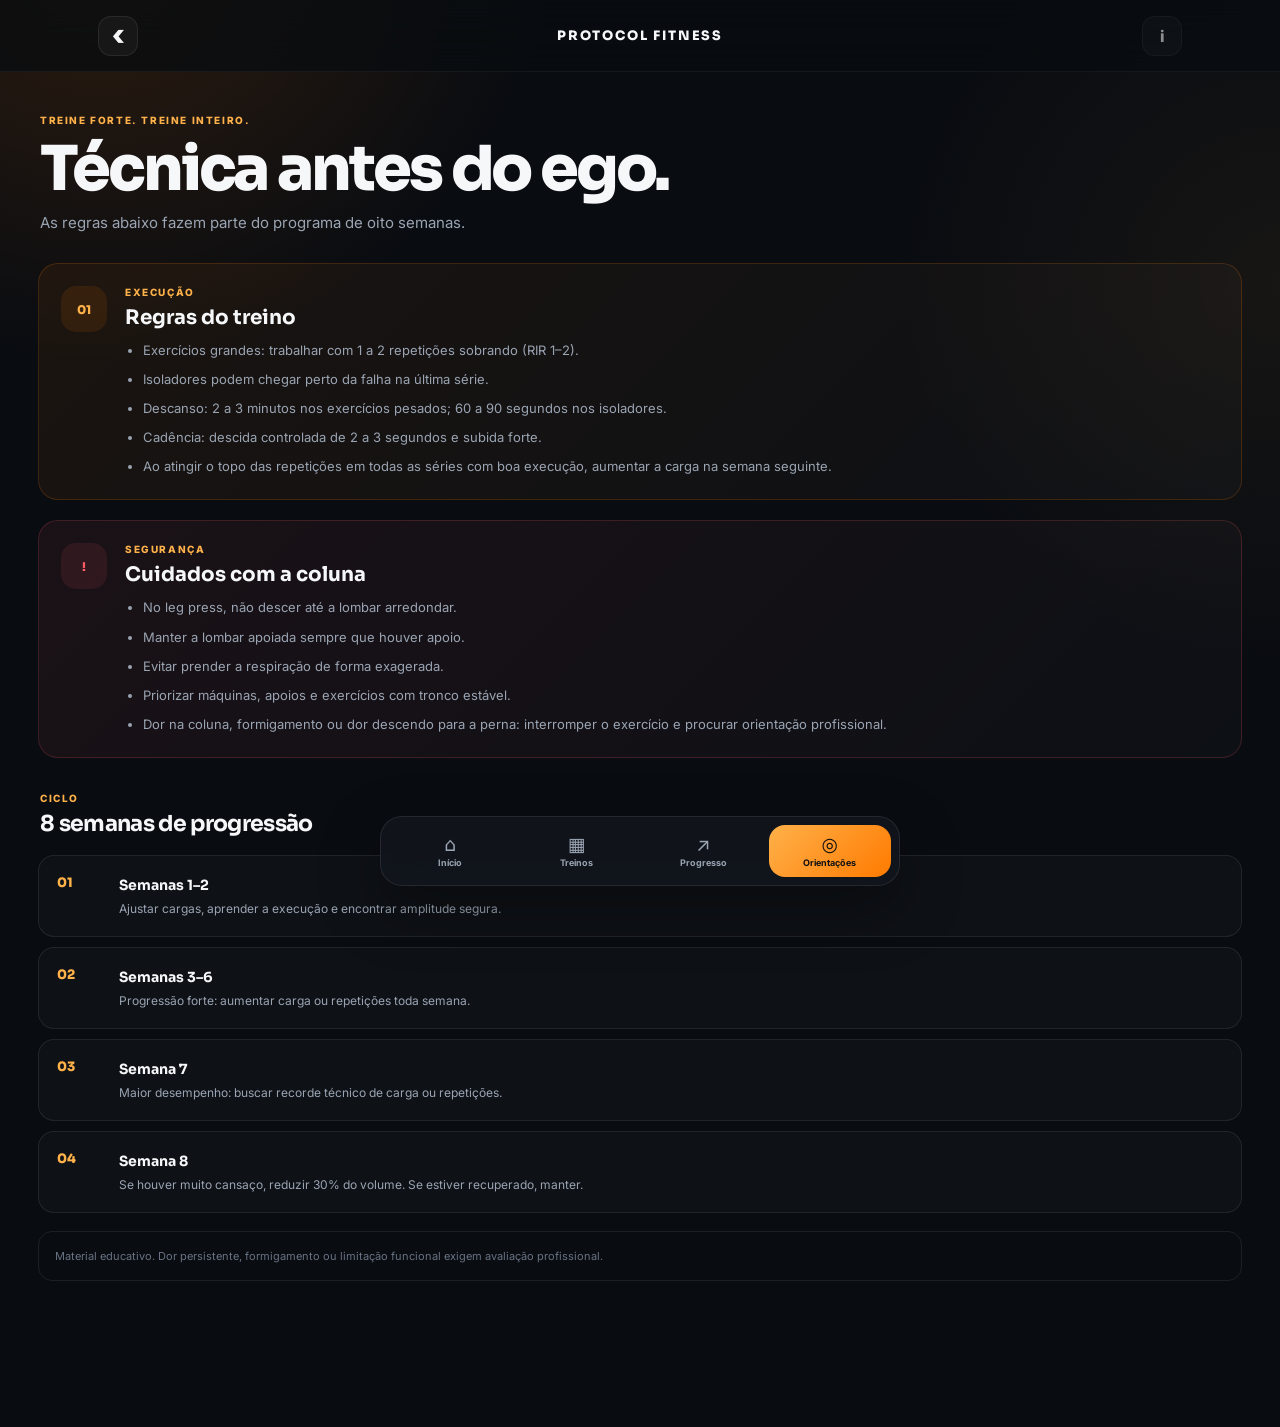
==== orientacoes.html @ 6de8e130 "Add files via upload" ====
<!doctype html>
<html lang="pt-BR">
<head>
  <meta charset="utf-8">
  <meta name="viewport" content="width=device-width, initial-scale=1, viewport-fit=cover">
  <meta name="theme-color" content="#0A0D12">
  <title>Orientações • Protocol Fitness</title>
  <link rel="preconnect" href="https://fonts.googleapis.com">
  <link rel="preconnect" href="https://fonts.gstatic.com" crossorigin>
  <link href="https://fonts.googleapis.com/css2?family=Inter:wght@400;500;600;700;800&family=Sora:wght@600;700;800&display=swap" rel="stylesheet">
  <link rel="stylesheet" href="css/style.css?v=20260724-1">
</head>
<body>
  <div class="app-shell">
    <header class="topbar">
      <a class="back-button" href="index.html" aria-label="Voltar">‹</a>
      <div class="page-brand">PROTOCOL FITNESS</div>
      <span class="icon-button ghost">i</span>
    </header>

    <main class="page rules-page">
      <section class="rules-hero">
        <span class="eyebrow">TREINE FORTE. TREINE INTEIRO.</span>
        <h1>Técnica antes do ego.</h1>
        <p>As regras abaixo fazem parte do programa de oito semanas.</p>
      </section>

      <section class="rule-card">
        <div class="rule-card-icon">01</div>
        <div><span class="eyebrow">EXECUÇÃO</span><h2>Regras do treino</h2><ul id="executionRules"></ul></div>
      </section>

      <section class="rule-card warning">
        <div class="rule-card-icon">!</div>
        <div><span class="eyebrow">SEGURANÇA</span><h2>Cuidados com a coluna</h2><ul id="spineRules"></ul></div>
      </section>

      <section class="section-block">
        <div class="section-heading">
          <div><span class="eyebrow">CICLO</span><h2>8 semanas de progressão</h2></div>
        </div>
        <div class="cycle-list" id="cycleList"></div>
      </section>

      <section class="medical-note">
        Material educativo. Dor persistente, formigamento ou limitação funcional exigem avaliação profissional.
      </section>
    </main>

    <nav class="bottom-nav" aria-label="Navegação principal">
      <a class="nav-item" href="index.html"><span>⌂</span><small>Início</small></a>
      <a class="nav-item" href="index.html#weekTitle"><span>▦</span><small>Treinos</small></a>
      <a class="nav-item" href="progresso.html"><span>↗</span><small>Progresso</small></a>
      <a class="nav-item active" href="orientacoes.html"><span>◎</span><small>Orientações</small></a>
    </nav>
  </div>

  <script src="js/treino-data.js?v=20260724-1"></script>
  <script>
    const data = window.TREINO_DATA.orientacoes;
    const fillList = (id, items) => {
      document.getElementById(id).innerHTML = items.map(item => `<li>${item}</li>`).join('');
    };
    fillList('executionRules', data.execucao);
    fillList('spineRules', data.coluna);
    document.getElementById('cycleList').innerHTML = data.ciclo.map((item, index) => `
      <article class="cycle-item">
        <span>${String(index + 1).padStart(2, '0')}</span>
        <div><strong>${item.periodo}</strong><p>${item.conduta}</p></div>
      </article>
    `).join('');
  </script>
</body>
</html>
---- css/style.css ----
:root {
  --bg: #090C11;
  --bg-soft: #0F131A;
  --surface: #151A22;
  --surface-2: #1B212B;
  --surface-3: #222A35;
  --line: rgba(255, 255, 255, .08);
  --line-strong: rgba(255, 255, 255, .14);
  --text: #F6F7F9;
  --muted: #9AA4B2;
  --muted-2: #697383;
  --orange: #FF7A00;
  --orange-2: #FFB14A;
  --green: #40D28F;
  --red: #FF5C67;
  --shadow: 0 20px 60px rgba(0, 0, 0, .28);
  --radius-sm: 14px;
  --radius: 20px;
  --radius-lg: 28px;
  --safe-bottom: max(18px, env(safe-area-inset-bottom));
}

* { box-sizing: border-box; }
html { scroll-behavior: smooth; }
body {
  margin: 0;
  color: var(--text);
  background:
    radial-gradient(circle at 8% -6%, rgba(255,122,0,.16), transparent 28rem),
    radial-gradient(circle at 100% 20%, rgba(255,177,74,.06), transparent 24rem),
    var(--bg);
  font-family: Inter, system-ui, -apple-system, BlinkMacSystemFont, "Segoe UI", sans-serif;
  min-height: 100vh;
}
button, input { font: inherit; }
button, a { -webkit-tap-highlight-color: transparent; }
a { color: inherit; text-decoration: none; }
img { display: block; max-width: 100%; }

.app-shell { min-height: 100vh; padding-bottom: calc(88px + var(--safe-bottom)); }
.page { width: min(100%, 1120px); margin: 0 auto; padding: 18px 18px 40px; }

.topbar {
  position: sticky;
  top: 0;
  z-index: 20;
  height: 72px;
  display: flex;
  align-items: center;
  justify-content: space-between;
  padding: 0 max(18px, calc((100vw - 1120px)/2 + 18px));
  background: rgba(9,12,17,.76);
  backdrop-filter: blur(18px);
  border-bottom: 1px solid rgba(255,255,255,.05);
}
.brand { display: inline-flex; align-items: center; gap: 11px; }
.brand-mark {
  width: 38px; height: 38px; display: grid; place-items: center;
  border-radius: 12px; font: 800 18px Sora; color: #111;
  background: linear-gradient(135deg, var(--orange-2), var(--orange));
  box-shadow: 0 10px 30px rgba(255,122,0,.22);
}
.brand strong { display: block; font: 800 15px Sora; letter-spacing: .08em; }
.brand small { display: block; margin-top: 2px; color: var(--muted); font-size: 9px; letter-spacing: .18em; }
.page-brand { font: 800 13px Sora; letter-spacing: .14em; }
.icon-button, .back-button {
  width: 40px; height: 40px; border: 1px solid var(--line);
  border-radius: 13px; background: rgba(255,255,255,.04); color: var(--text);
  display: grid; place-items: center; cursor: pointer; font-weight: 800;
}
.back-button { font-size: 30px; line-height: 1; padding-bottom: 4px; }
.icon-button.ghost { opacity: .55; cursor: default; }

.hero {
  position: relative;
  overflow: hidden;
  min-height: 248px;
  margin-top: 8px;
  padding: 32px 24px;
  border: 1px solid var(--line);
  border-radius: var(--radius-lg);
  background:
    linear-gradient(115deg, rgba(255,122,0,.13), transparent 48%),
    linear-gradient(160deg, #191E27, #11151C 68%);
  box-shadow: var(--shadow);
}
.hero::before {
  content: "V";
  position: absolute; right: -18px; top: -44px;
  font: 800 260px/1 Sora; color: rgba(255,255,255,.025);
  transform: rotate(-8deg);
}
.hero::after {
  content: "";
  position: absolute; width: 160px; height: 160px; right: 22px; bottom: -70px;
  border-radius: 50%; background: var(--orange); filter: blur(80px); opacity: .22;
}
.hero-copy { position: relative; z-index: 1; max-width: 620px; }
.eyebrow {
  display: block;
  color: var(--orange-2);
  font-size: 10px;
  font-weight: 800;
  letter-spacing: .16em;
}
.hero h1, .progress-hero h1, .rules-hero h1 {
  margin: 12px 0 10px;
  font: 800 clamp(34px, 7vw, 62px)/1.02 Sora;
  letter-spacing: -.05em;
}
.hero h1 span, .progress-hero h1 span { color: var(--orange); }
.hero p, .progress-hero p, .rules-hero p {
  margin: 0; max-width: 600px; color: var(--muted);
  font-size: 15px; line-height: 1.6;
}
.hero-stat {
  position: absolute; z-index: 2; right: 24px; bottom: 24px;
  width: 108px; height: 108px; border-radius: 50%;
  display: grid; place-content: center; text-align: center;
  background: rgba(9,12,17,.72);
  border: 1px solid rgba(255,177,74,.28);
  box-shadow: inset 0 0 0 8px rgba(255,122,0,.05);
}
.hero-stat strong { font: 800 25px Sora; }
.hero-stat span { margin-top: 2px; color: var(--muted); font-size: 11px; }

.section-block { margin-top: 30px; }
.section-heading {
  display: flex; justify-content: space-between; align-items: end;
  gap: 18px; margin-bottom: 14px; padding: 0 2px;
}
.section-heading h2 { margin: 6px 0 0; font: 700 22px Sora; letter-spacing: -.03em; }
.date-pill {
  padding: 8px 11px; border-radius: 999px; border: 1px solid var(--line);
  background: rgba(255,255,255,.035); color: var(--muted); font-size: 11px; font-weight: 700;
}
.text-link { color: var(--orange-2); font-size: 13px; font-weight: 700; }

.today-card {
  position: relative; min-height: 290px; overflow: hidden; border-radius: var(--radius-lg);
  border: 1px solid var(--line); background: var(--surface); box-shadow: var(--shadow);
}
.today-card .cover-image { position: absolute; inset: 0; width: 100%; height: 100%; object-fit: cover; }
.today-card::after {
  content: ""; position: absolute; inset: 0;
  background: linear-gradient(90deg, rgba(8,11,16,.98) 0%, rgba(8,11,16,.82) 48%, rgba(8,11,16,.1) 100%);
}
.today-content { position: relative; z-index: 2; max-width: 66%; padding: 28px; }
.today-content h3 { margin: 9px 0 8px; font: 800 clamp(27px, 6vw, 42px)/1.05 Sora; letter-spacing: -.05em; }
.today-content p { margin: 0 0 18px; color: #C3CAD4; line-height: 1.5; }
.meta-row { display: flex; flex-wrap: wrap; gap: 8px; margin-bottom: 22px; }
.meta-chip {
  padding: 8px 10px; border-radius: 999px; background: rgba(255,255,255,.07);
  border: 1px solid rgba(255,255,255,.07); color: #D8DDE5; font-size: 11px; font-weight: 700;
}
.primary-button, .secondary-button, .finish-button {
  border: 0; border-radius: 15px; cursor: pointer; font-weight: 800;
}
.primary-button {
  display: inline-flex; align-items: center; justify-content: center; gap: 12px;
  min-height: 50px; padding: 0 18px; background: linear-gradient(135deg, var(--orange-2), var(--orange));
  color: #111; box-shadow: 0 14px 30px rgba(255,122,0,.18);
}
.primary-button span { font-size: 19px; }
.primary-button.compact { min-height: 46px; }
.secondary-button {
  min-height: 46px; padding: 0 14px; color: var(--text);
  border: 1px solid var(--line); background: rgba(255,255,255,.05);
}
.text-button { border: 0; background: transparent; color: var(--muted); cursor: pointer; font-weight: 700; }

.rest-card {
  padding: 24px; border: 1px dashed var(--line-strong); border-radius: var(--radius);
  background: rgba(255,255,255,.025); color: var(--muted);
}
.rest-card h3 { color: var(--text); margin: 8px 0; font: 700 20px Sora; }

.week-grid { display: grid; grid-template-columns: repeat(5, minmax(0,1fr)); gap: 12px; }
.week-card {
  position: relative; min-height: 240px; overflow: hidden;
  border: 1px solid var(--line); border-radius: var(--radius);
  background: var(--surface); transition: transform .2s ease, border-color .2s ease;
}
.week-card:hover { transform: translateY(-3px); border-color: rgba(255,177,74,.28); }
.week-card img { width: 100%; height: 120px; object-fit: cover; border-bottom: 1px solid var(--line); }
.week-card-body { padding: 15px; }
.week-card-day { display: flex; justify-content: space-between; color: var(--muted); font-size: 10px; font-weight: 800; letter-spacing: .12em; }
.week-card h3 { margin: 10px 0 7px; font: 700 16px/1.15 Sora; letter-spacing: -.03em; }
.week-card p { margin: 0; color: var(--muted); font-size: 11px; line-height: 1.45; min-height: 32px; }
.mini-progress { height: 5px; margin-top: 14px; border-radius: 99px; overflow: hidden; background: rgba(255,255,255,.07); }
.mini-progress span { display: block; height: 100%; border-radius: inherit; background: linear-gradient(90deg, var(--orange), var(--orange-2)); }
.week-card-status { margin-top: 8px; color: var(--muted-2); font-size: 10px; }
.week-card-status.done { color: var(--green); }

.insight-card {
  margin-top: 30px; display: grid; grid-template-columns: auto 1fr; gap: 16px;
  padding: 22px; border-radius: var(--radius); border: 1px solid rgba(64,210,143,.16);
  background: linear-gradient(135deg, rgba(64,210,143,.08), rgba(255,255,255,.02));
}
.insight-icon {
  width: 44px; height: 44px; display: grid; place-items: center; border-radius: 14px;
  background: rgba(64,210,143,.1); color: var(--green); font-size: 22px; font-weight: 800;
}
.insight-card h3 { margin: 7px 0 7px; font: 700 17px Sora; }
.insight-card p { margin: 0; color: var(--muted); font-size: 13px; line-height: 1.55; }

.bottom-nav {
  position: fixed; z-index: 30; left: 50%; bottom: 14px;
  width: min(calc(100% - 24px), 520px); transform: translateX(-50%);
  display: grid; grid-template-columns: repeat(4,1fr); gap: 4px;
  padding: 8px; padding-bottom: max(8px, env(safe-area-inset-bottom));
  border: 1px solid rgba(255,255,255,.09); border-radius: 22px;
  background: rgba(18,22,29,.86); backdrop-filter: blur(18px); box-shadow: 0 22px 60px rgba(0,0,0,.36);
}
.nav-item {
  min-height: 52px; border-radius: 16px; display: grid; place-content: center; justify-items: center;
  gap: 3px; color: var(--muted); transition: .2s ease;
}
.nav-item span { font-size: 19px; line-height: 1; }
.nav-item small { font-size: 9px; font-weight: 700; }
.nav-item.active { color: #111; background: linear-gradient(135deg, var(--orange-2), var(--orange)); }

/* Workout */
.workout-cover {
  position: relative; min-height: 280px; overflow: hidden; border: 1px solid var(--line);
  border-radius: var(--radius-lg); background: var(--surface); box-shadow: var(--shadow);
}
.workout-cover img { position: absolute; inset: 0; width: 100%; height: 100%; object-fit: cover; }
.workout-cover::after { content: ""; position: absolute; inset: 0; background: linear-gradient(0deg, rgba(9,12,17,.98), rgba(9,12,17,.12)); }
.workout-cover-copy { position: absolute; z-index: 2; left: 24px; right: 24px; bottom: 24px; }
.workout-cover h1 { margin: 8px 0 8px; font: 800 clamp(30px,6vw,52px)/1.04 Sora; letter-spacing: -.05em; }
.workout-cover p { margin: 0; color: #CED4DD; }
.workout-progress-card {
  margin-top: 14px; padding: 18px; border: 1px solid var(--line); border-radius: var(--radius);
  background: var(--surface);
}
.progress-copy { display: flex; justify-content: space-between; align-items: center; margin-bottom: 12px; }
.progress-copy div { display: flex; gap: 7px; align-items: baseline; }
.progress-copy span { color: var(--muted); font-size: 12px; }
.progress-track { height: 8px; overflow: hidden; border-radius: 99px; background: rgba(255,255,255,.07); }
.progress-track span { display: block; width: 0; height: 100%; border-radius: inherit; background: linear-gradient(90deg,var(--orange),var(--orange-2)); transition: width .25s ease; }
.exercise-list { display: grid; gap: 14px; margin-top: 20px; }
.exercise-card {
  border: 1px solid var(--line); border-radius: var(--radius); overflow: hidden;
  background: linear-gradient(160deg, rgba(255,255,255,.035), rgba(255,255,255,.015));
}
.exercise-card-head { display: grid; grid-template-columns: 52px 1fr auto; gap: 13px; align-items: center; padding: 18px; }
.exercise-index {
  width: 52px; height: 52px; display: grid; place-items: center; border-radius: 16px;
  background: linear-gradient(135deg, rgba(255,177,74,.14), rgba(255,122,0,.06));
  color: var(--orange-2); border: 1px solid rgba(255,177,74,.16); font: 800 14px Sora;
}
.exercise-title h2 { margin: 0 0 5px; font: 700 17px/1.2 Sora; letter-spacing: -.03em; }
.exercise-title p { margin: 0; color: var(--muted); font-size: 11px; }
.exercise-badge { padding: 7px 9px; border-radius: 999px; background: rgba(255,255,255,.05); color: var(--muted); font-size: 10px; font-weight: 800; }
.exercise-note { margin: 0 18px 16px; padding: 12px 14px; border-left: 3px solid var(--orange); border-radius: 0 10px 10px 0; background: rgba(255,122,0,.06); color: #C9D0D9; font-size: 12px; line-height: 1.5; }
.set-table { border-top: 1px solid var(--line); }
.set-row {
  display: grid; grid-template-columns: 42px minmax(76px,1fr) minmax(76px,1fr) 48px;
  gap: 9px; align-items: center; padding: 11px 18px; border-bottom: 1px solid rgba(255,255,255,.05);
}
.set-row:last-child { border-bottom: 0; }
.set-number { color: var(--muted); font-size: 11px; font-weight: 800; }
.input-wrap { position: relative; }
.input-wrap input {
  width: 100%; height: 42px; padding: 0 30px 0 11px; color: var(--text);
  border: 1px solid var(--line); border-radius: 12px; outline: none; background: rgba(255,255,255,.035);
}
.input-wrap input:focus { border-color: rgba(255,122,0,.55); box-shadow: 0 0 0 3px rgba(255,122,0,.08); }
.input-wrap span { position: absolute; right: 9px; top: 50%; transform: translateY(-50%); color: var(--muted-2); font-size: 9px; }
.set-check {
  width: 42px; height: 42px; border-radius: 13px; border: 1px solid var(--line);
  background: rgba(255,255,255,.035); color: var(--muted); cursor: pointer; font-weight: 800;
}
.set-check.done { color: #07130D; background: var(--green); border-color: transparent; }
.finish-button {
  width: 100%; min-height: 56px; margin-top: 20px; padding: 0 20px;
  display: flex; align-items: center; justify-content: space-between;
  color: #111; background: linear-gradient(135deg,var(--orange-2),var(--orange));
  box-shadow: 0 16px 36px rgba(255,122,0,.18);
}
.timer-sheet {
  position: fixed; z-index: 50; inset: 0; display: none; align-items: end; justify-content: center;
  background: rgba(0,0,0,.56); backdrop-filter: blur(8px);
}
.timer-sheet.open { display: flex; }
.timer-panel {
  width: min(100%, 520px); padding: 12px 22px calc(24px + env(safe-area-inset-bottom));
  text-align: center; border-radius: 28px 28px 0 0; border: 1px solid var(--line);
  background: #151A22; box-shadow: 0 -20px 70px rgba(0,0,0,.4);
}
.timer-grip { width: 44px; height: 4px; margin: 0 auto 22px; border-radius: 99px; background: rgba(255,255,255,.15); }
.timer-value { display: block; margin: 8px 0; font: 800 58px Sora; letter-spacing: -.06em; }
.timer-panel p { margin: 0 0 20px; color: var(--muted); }
.timer-actions { display: grid; grid-template-columns: 1fr 1.3fr 1fr; gap: 10px; margin-bottom: 12px; }

/* Progress */
.progress-hero, .rules-hero { padding: 24px 2px 8px; }
.metric-grid { display: grid; grid-template-columns: repeat(3,1fr); gap: 12px; margin-top: 22px; }
.metric-card {
  min-height: 130px; padding: 18px; border-radius: var(--radius);
  border: 1px solid var(--line); background: var(--surface);
}
.metric-card span { color: var(--muted); font-size: 11px; font-weight: 700; }
.metric-card strong { display: block; margin: 12px 0 5px; font: 800 31px Sora; }
.metric-card small { color: var(--muted-2); }
.chart-card { padding: 20px; border: 1px solid var(--line); border-radius: var(--radius); background: var(--surface); }
.chart-row { display: grid; grid-template-columns: 84px 1fr 40px; gap: 12px; align-items: center; margin: 14px 0; }
.chart-row span { color: var(--muted); font-size: 11px; font-weight: 700; }
.chart-bar { height: 10px; border-radius: 99px; overflow: hidden; background: rgba(255,255,255,.06); }
.chart-bar i { display: block; height: 100%; border-radius: inherit; background: linear-gradient(90deg,var(--orange),var(--orange-2)); }
.chart-row strong { text-align: right; font-size: 11px; }
.history-list { display: grid; gap: 10px; }
.history-item {
  display: flex; justify-content: space-between; gap: 16px; align-items: center;
  padding: 16px; border: 1px solid var(--line); border-radius: 16px; background: rgba(255,255,255,.025);
}
.history-item h3 { margin: 0 0 5px; font: 700 14px Sora; }
.history-item p { margin: 0; color: var(--muted); font-size: 11px; }
.history-item strong { color: var(--green); font-size: 12px; }
.empty-state { padding: 24px; text-align: center; border: 1px dashed var(--line); border-radius: var(--radius); color: var(--muted); }

/* Rules */
.rule-card {
  display: grid; grid-template-columns: auto 1fr; gap: 18px; margin-top: 20px; padding: 22px;
  border: 1px solid rgba(255,122,0,.18); border-radius: var(--radius);
  background: linear-gradient(135deg, rgba(255,122,0,.07), rgba(255,255,255,.02));
}
.rule-card.warning { border-color: rgba(255,92,103,.18); background: linear-gradient(135deg, rgba(255,92,103,.07), rgba(255,255,255,.02)); }
.rule-card-icon {
  width: 46px; height: 46px; display: grid; place-items: center; border-radius: 15px;
  color: var(--orange-2); background: rgba(255,122,0,.1); font: 800 12px Sora;
}
.rule-card.warning .rule-card-icon { color: var(--red); background: rgba(255,92,103,.1); }
.rule-card h2 { margin: 7px 0 10px; font: 700 20px Sora; }
.rule-card ul { margin: 0; padding-left: 18px; color: var(--muted); line-height: 1.62; font-size: 13px; }
.rule-card li + li { margin-top: 8px; }
.cycle-list { display: grid; gap: 10px; }
.cycle-item {
  display: grid; grid-template-columns: 48px 1fr; gap: 14px; align-items: start;
  padding: 18px; border: 1px solid var(--line); border-radius: 16px; background: rgba(255,255,255,.025);
}
.cycle-item > span { color: var(--orange-2); font: 800 13px Sora; }
.cycle-item strong { font: 700 14px Sora; }
.cycle-item p { margin: 6px 0 0; color: var(--muted); font-size: 12px; line-height: 1.5; }
.medical-note {
  margin-top: 18px; padding: 16px; border-radius: 14px; border: 1px solid var(--line);
  color: var(--muted-2); font-size: 11px; line-height: 1.5;
}

@media (max-width: 900px) {
  .week-grid { grid-template-columns: repeat(2, minmax(0,1fr)); }
  .week-card:last-child { grid-column: 1 / -1; }
}
@media (max-width: 620px) {
  .page { padding-inline: 14px; }
  .topbar { padding-inline: 14px; }
  .hero { min-height: 315px; padding: 25px 20px; }
  .hero-copy { max-width: 100%; }
  .hero-stat { width: 92px; height: 92px; right: 18px; bottom: 18px; }
  .today-card { min-height: 360px; }
  .today-card::after { background: linear-gradient(0deg, rgba(8,11,16,.98) 0%, rgba(8,11,16,.82) 58%, rgba(8,11,16,.1) 100%); }
  .today-content { position: absolute; left: 0; right: 0; bottom: 0; max-width: none; padding: 22px; }
  .today-content h3 { font-size: 31px; }
  .week-grid { grid-template-columns: 1fr 1fr; gap: 10px; }
  .week-card { min-height: 230px; }
  .week-card img { height: 110px; }
  .week-card:last-child { grid-column: 1 / -1; }
  .metric-grid { grid-template-columns: 1fr; }
  .metric-card { min-height: 112px; }
  .exercise-card-head { grid-template-columns: 46px 1fr; }
  .exercise-index { width: 46px; height: 46px; }
  .exercise-badge { grid-column: 2; justify-self: start; margin-top: -7px; }
  .set-row { grid-template-columns: 34px minmax(68px,1fr) minmax(68px,1fr) 42px; padding-inline: 12px; gap: 7px; }
  .input-wrap input { padding-left: 8px; padding-right: 26px; }
  .rule-card { grid-template-columns: 1fr; }
  .chart-row { grid-template-columns: 68px 1fr 34px; gap: 8px; }
}
/* --- Ajustes v2 --- */
.brand-compact { gap: 10px; }
.brand-compact .brand-mark { width: 34px; height: 34px; font-size: 13px; }
.brand-compact strong { font-size: 13px; }
.brand-compact small { font-size: 8px; }

.week-card {
  min-height: 250px;
}
.week-card img {
  height: 128px;
  object-fit: cover;
}
.week-card-body {
  padding: 14px;
}
.week-card h3.week-title {
  margin: 10px 0 7px;
  font: 800 20px/1.04 Sora;
  letter-spacing: -.045em;
  color: #fff;
  min-height: 42px;
  word-break: break-word;
}
.week-card p {
  font-size: 11px;
  line-height: 1.4;
  min-height: 34px;
}

.compact-progress {
  margin-top: 16px;
}

.simple-exercise-list {
  display: grid;
  gap: 16px;
  margin-top: 18px;
}
.simple-exercise-card {
  padding: 22px 18px;
  border-radius: 24px;
  border: 1px solid rgba(255,255,255,.08);
  background: linear-gradient(180deg, rgba(14,24,37,.98), rgba(12,19,29,.98));
  box-shadow: 0 10px 35px rgba(0,0,0,.18);
}
.simple-exercise-card.done {
  border-color: rgba(64,210,143,.26);
  box-shadow: 0 12px 35px rgba(64,210,143,.08);
}
.simple-ex-top {
  display: flex;
  gap: 14px;
  align-items: center;
  justify-content: space-between;
}
.simple-ex-top h2 {
  margin: 0 0 8px;
  font: 800 18px/1.15 Sora;
  letter-spacing: -.03em;
}
.simple-ex-top p {
  margin: 0;
  color: #B7C0CB;
  font-size: 15px;
}
.simple-ex-bottom {
  margin-top: 18px;
  display: flex;
  align-items: center;
  gap: 14px;
}
.simple-weight-wrap {
  flex: 1;
}
.simple-weight-wrap input {
  width: 100%;
  height: 54px;
  border-radius: 16px;
  border: 1px solid rgba(255,255,255,.08);
  background: rgba(6,14,23,.85);
  color: var(--text);
  outline: none;
  padding: 0 16px;
  font-size: 16px;
}
.simple-weight-wrap input::placeholder {
  color: #6D7A8A;
}
.simple-weight-wrap input:focus {
  border-color: rgba(255,122,0,.6);
  box-shadow: 0 0 0 3px rgba(255,122,0,.08);
}
.exercise-check {
  width: 42px;
  min-width: 42px;
  height: 42px;
  border-radius: 12px;
  border: 1px solid rgba(255,255,255,.14);
  background: rgba(255,255,255,.06);
  color: #0B1310;
  font-size: 24px;
  font-weight: 800;
  cursor: pointer;
}
.exercise-check.done {
  background: var(--green);
  border-color: transparent;
}
.finish-button {
  margin-top: 18px;
}

@media (max-width: 620px) {
  .week-card {
    min-height: 244px;
  }
  .week-card h3.week-title {
    font-size: 18px;
    min-height: 38px;
  }
  .week-card p {
    min-height: 30px;
  }
  .simple-exercise-card {
    padding: 18px 16px;
    border-radius: 20px;
  }
  .simple-ex-top h2 {
    font-size: 17px;
  }
  .simple-ex-top p {
    font-size: 14px;
  }
  .simple-weight-wrap input {
    height: 52px;
    font-size: 15px;
  }
}


/* Protocol Fitness logo */
.brand-logo {
  width: 42px;
  height: 42px;
  object-fit: contain;
  display: block;
  border-radius: 12px;
  background: rgba(255,255,255,.04);
}
.brand-compact .brand-logo {
  width: 36px;
  height: 36px;
}
.brand-mark { display: none; }
@media (max-width: 620px) {
  .brand-logo { width: 38px; height: 38px; }
  .brand strong { font-size: 13px; }
  .brand small { font-size: 8px; }
}


/* Cover image updates and text positioning */
.week-card {
  overflow: hidden;
}
.week-card img {
  height: 132px;
  object-fit: cover;
  object-position: 62% center;
}
.today-card .cover-image {
  object-position: 62% center;
}
.today-content {
  padding: 28px 30px;
}
.today-content h3 {
  max-width: 74%;
}
.hero-copy, .today-content, .workout-cover-copy {
  position: relative;
  z-index: 2;
}
.workout-cover-copy {
  left: 0;
  right: 0;
  padding-right: 30px;
}
@media (max-width: 620px) {
  .week-card img {
    height: 126px;
    object-position: 64% center;
  }
  .today-content {
    padding: 22px 24px;
  }
  .today-content h3 {
    max-width: 82%;
  }
}


/* Weekly planning section v3 */
.page {
  width: min(100%, 1240px);
}
.section-block {
  margin-top: 34px;
}
.section-heading {
  margin-bottom: 18px;
}
.week-grid {
  display: grid;
  grid-template-columns: repeat(5, minmax(0, 1fr));
  gap: 14px;
  align-items: stretch;
}
.week-card {
  min-height: 300px;
  border-radius: 22px;
  overflow: hidden;
}
.week-card img {
  width: 100%;
  height: 128px;
  object-fit: cover;
  object-position: center right;
  display: block;
  background: #0b1017;
}
.week-card-body {
  padding: 14px 14px 16px;
}
.week-card-day {
  margin-bottom: 8px;
}
.week-card h3.week-title {
  margin: 0 0 12px;
  font: 800 18px/1.08 Sora;
  letter-spacing: -.04em;
  min-height: 40px;
}
.week-card p {
  margin: 0 0 14px;
  min-height: 42px;
  color: #a9b6c8;
}
.mini-progress {
  margin-top: 4px;
}
.week-card-status {
  margin-top: 10px;
}
.today-card {
  overflow: hidden;
}
.today-card .cover-image {
  object-position: center right;
}
.today-content {
  padding: 28px 28px 26px;
}
.today-content h3 {
  max-width: 78%;
}

@media (max-width: 1100px) {
  .week-grid {
    grid-template-columns: repeat(3, minmax(0,1fr));
  }
}
@media (max-width: 820px) {
  .week-grid {
    grid-template-columns: repeat(2, minmax(0,1fr));
  }
}
@media (max-width: 620px) {
  .page {
    width: 100%;
  }
  .week-grid {
    grid-template-columns: 1fr 1fr;
    gap: 10px;
  }
  .week-card {
    min-height: 278px;
    border-radius: 18px;
  }
  .week-card img {
    height: 110px;
  }
  .week-card h3.week-title {
    font-size: 16px;
    min-height: 34px;
  }
  .week-card p {
    min-height: 38px;
    font-size: 12px;
  }
}
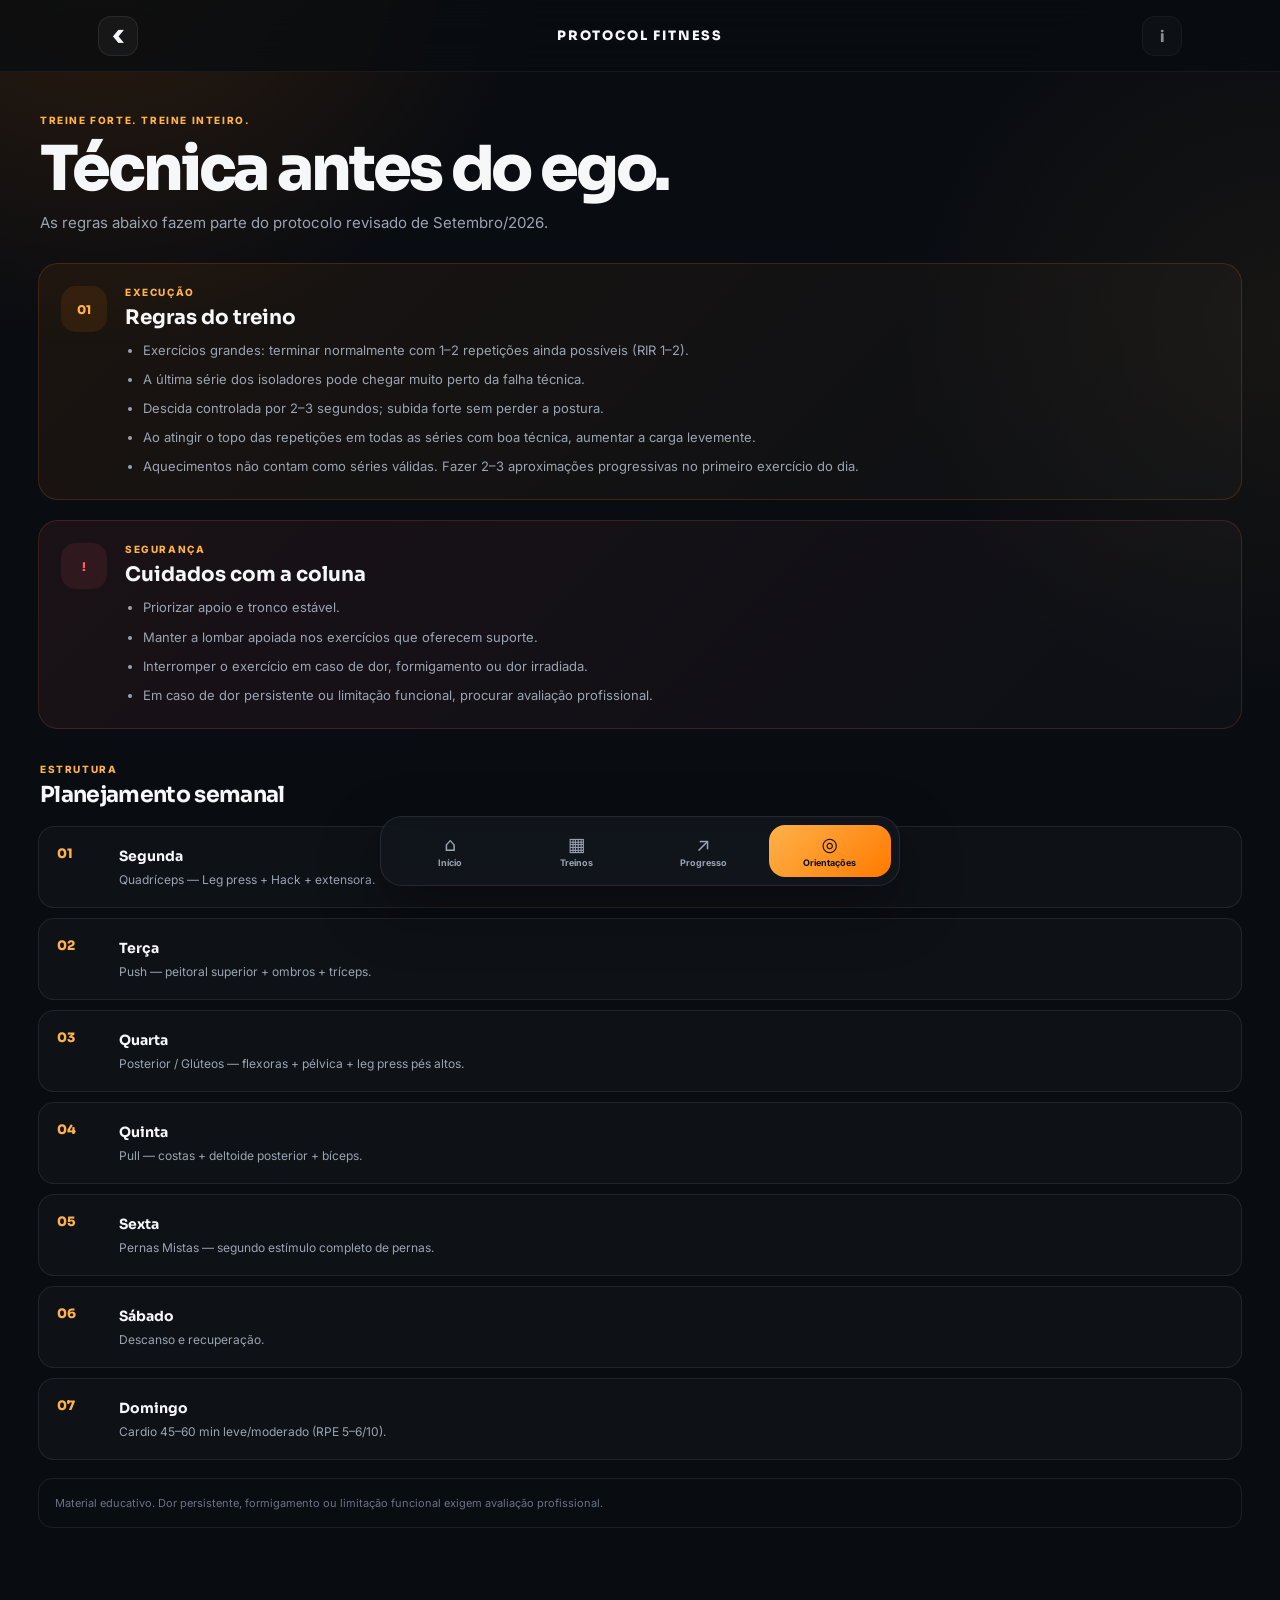
==== commit dc62ccc7: "Add files via upload" ====
--- a/orientacoes.html
+++ b/orientacoes.html
@@ -8,7 +8,7 @@
   <link rel="preconnect" href="https://fonts.googleapis.com">
   <link rel="preconnect" href="https://fonts.gstatic.com" crossorigin>
   <link href="https://fonts.googleapis.com/css2?family=Inter:wght@400;500;600;700;800&family=Sora:wght@600;700;800&display=swap" rel="stylesheet">
-  <link rel="stylesheet" href="css/style.css?v=20260724-1">
+  <link rel="stylesheet" href="css/style.css?v=20260915-1">
 </head>
 <body>
   <div class="app-shell">
@@ -22,7 +22,7 @@
       <section class="rules-hero">
         <span class="eyebrow">TREINE FORTE. TREINE INTEIRO.</span>
         <h1>Técnica antes do ego.</h1>
-        <p>As regras abaixo fazem parte do programa de oito semanas.</p>
+        <p>As regras abaixo fazem parte do protocolo revisado de Setembro/2026.</p>
       </section>
 
       <section class="rule-card">
@@ -37,7 +37,7 @@
 
       <section class="section-block">
         <div class="section-heading">
-          <div><span class="eyebrow">CICLO</span><h2>8 semanas de progressão</h2></div>
+          <div><span class="eyebrow">ESTRUTURA</span><h2>Planejamento semanal</h2></div>
         </div>
         <div class="cycle-list" id="cycleList"></div>
       </section>
@@ -55,7 +55,7 @@
     </nav>
   </div>
 
-  <script src="js/treino-data.js?v=20260724-1"></script>
+  <script src="js/treino-data.js?v=20260915-1"></script>
   <script>
     const data = window.TREINO_DATA.orientacoes;
     const fillList = (id, items) => {
@@ -63,7 +63,7 @@
     };
     fillList('executionRules', data.execucao);
     fillList('spineRules', data.coluna);
-    document.getElementById('cycleList').innerHTML = data.ciclo.map((item, index) => `
+    document.getElementById('cycleList').innerHTML = data.estrutura.map((item, index) => `
       <article class="cycle-item">
         <span>${String(index + 1).padStart(2, '0')}</span>
         <div><strong>${item.periodo}</strong><p>${item.conduta}</p></div>
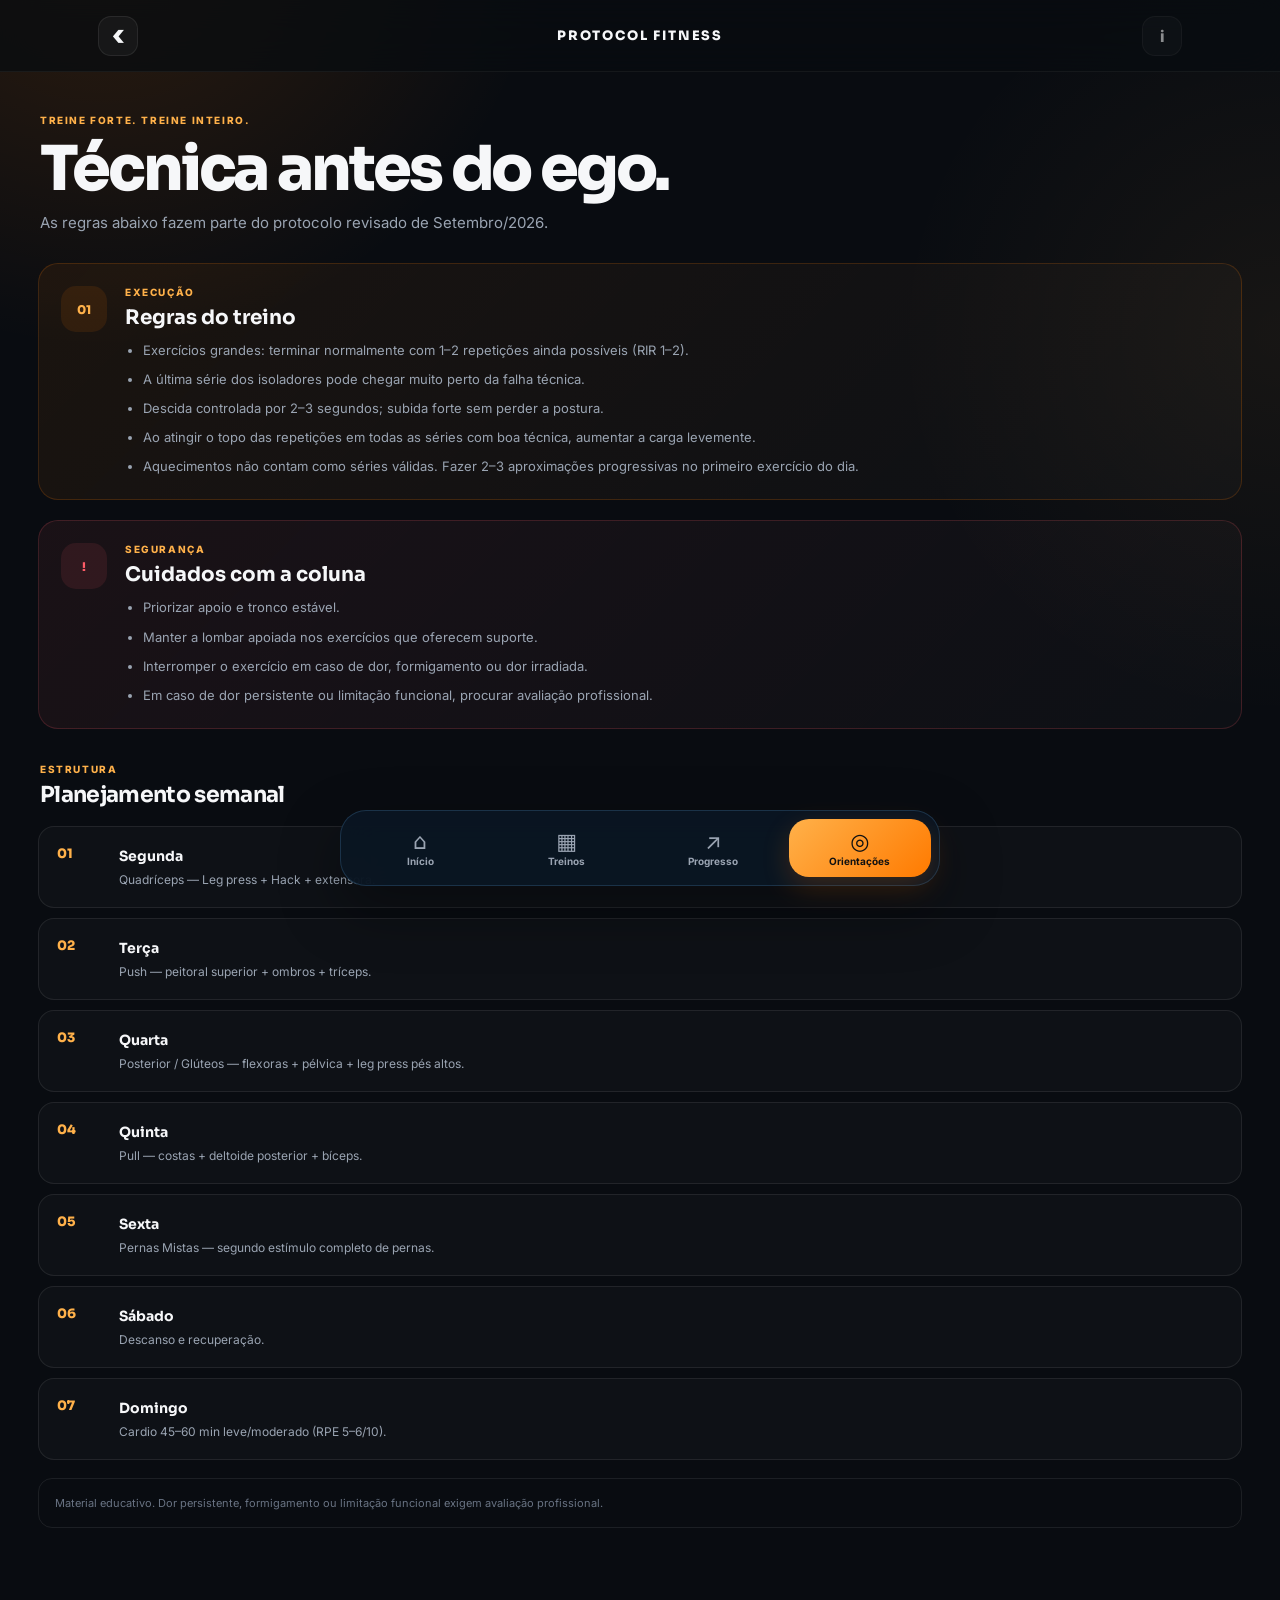
==== commit c092d072: "Add files via upload" ====
--- a/orientacoes.html
+++ b/orientacoes.html
@@ -8,7 +8,7 @@
   <link rel="preconnect" href="https://fonts.googleapis.com">
   <link rel="preconnect" href="https://fonts.gstatic.com" crossorigin>
   <link href="https://fonts.googleapis.com/css2?family=Inter:wght@400;500;600;700;800&family=Sora:wght@600;700;800&display=swap" rel="stylesheet">
-  <link rel="stylesheet" href="css/style.css?v=20260915-1">
+  <link rel="stylesheet" href="css/style.css?v=20260915-2">
 </head>
 <body>
   <div class="app-shell">
@@ -55,7 +55,7 @@
     </nav>
   </div>
 
-  <script src="js/treino-data.js?v=20260915-1"></script>
+  <script src="js/treino-data.js?v=20260915-2"></script>
   <script>
     const data = window.TREINO_DATA.orientacoes;
     const fillList = (id, items) => {
--- a/css/style.css
+++ b/css/style.css
@@ -678,3 +678,383 @@
     font-size: 12px;
   }
 }
+
+/* =========================================================
+   Workout cards premium redesign — Setembro/2026 v4.1
+   Layout aprovado: imagem + séries/reps grandes + carga compacta
+   ========================================================= */
+.workout-page {
+  max-width: 980px;
+}
+.workout-page .workout-cover {
+  margin-bottom: 14px;
+}
+.compact-progress {
+  padding: 14px 16px;
+  background: linear-gradient(160deg, rgba(13,28,44,.96), rgba(8,17,28,.98));
+  border-color: rgba(94,166,229,.15);
+}
+.compact-progress .progress-copy {
+  margin-bottom: 10px;
+}
+.compact-progress .progress-track {
+  height: 7px;
+}
+
+.simple-exercise-list {
+  display: grid;
+  gap: 18px;
+  margin-top: 18px;
+}
+
+.premium-exercise-card {
+  position: relative;
+  display: grid;
+  grid-template-columns: 210px minmax(0,1fr) 150px;
+  gap: 22px;
+  align-items: center;
+  min-height: 220px;
+  padding: 16px 18px 16px 16px;
+  overflow: hidden;
+  border-radius: 26px;
+  border: 1px solid rgba(52,129,189,.34);
+  background:
+    radial-gradient(circle at 100% 100%, rgba(255,122,0,.07), transparent 30%),
+    linear-gradient(145deg, #0a1928 0%, #081522 58%, #07121d 100%);
+  box-shadow: 0 15px 42px rgba(0,0,0,.26);
+  transition: border-color .2s ease, box-shadow .2s ease, transform .2s ease;
+}
+.premium-exercise-card::before {
+  content: "";
+  position: absolute;
+  left: 0;
+  top: 20px;
+  bottom: 20px;
+  width: 3px;
+  border-radius: 0 99px 99px 0;
+  background: linear-gradient(180deg, #ffb14a, #ff6a00);
+  box-shadow: 0 0 18px rgba(255,122,0,.65);
+}
+.premium-exercise-card:hover {
+  transform: translateY(-1px);
+  border-color: rgba(70,151,211,.46);
+}
+.premium-exercise-card.done {
+  border-color: rgba(64,210,143,.40);
+  box-shadow: 0 15px 42px rgba(0,0,0,.24), inset 0 0 0 1px rgba(64,210,143,.06);
+}
+.premium-exercise-card.done::before {
+  background: linear-gradient(180deg, #71e7b2, #29bd7b);
+  box-shadow: 0 0 18px rgba(64,210,143,.5);
+}
+
+.exercise-art {
+  position: relative;
+  width: 100%;
+  aspect-ratio: 1 / 1;
+  overflow: hidden;
+  border-radius: 22px;
+  border: 1px solid rgba(98,170,227,.34);
+  background: #08131f;
+  box-shadow: inset 0 0 28px rgba(0,0,0,.38);
+}
+.exercise-art::after {
+  content: "";
+  position: absolute;
+  inset: 0;
+  pointer-events: none;
+  background: linear-gradient(180deg, transparent 68%, rgba(2,9,15,.18));
+}
+.exercise-art img {
+  width: 100%;
+  height: 100%;
+  object-fit: cover;
+  object-position: center;
+}
+
+.premium-ex-content {
+  min-width: 0;
+  align-self: center;
+}
+.premium-ex-content h2 {
+  margin: 0 0 22px;
+  color: #fff;
+  font: 800 clamp(21px, 2.4vw, 30px)/1.05 Sora;
+  letter-spacing: -.045em;
+  text-wrap: balance;
+}
+.series-label {
+  display: block;
+  margin-bottom: 8px;
+  color: #9cb9d7;
+  font-size: 12px;
+  font-weight: 500;
+  letter-spacing: .17em;
+}
+.series-display {
+  display: flex;
+  align-items: baseline;
+  gap: 12px;
+  white-space: nowrap;
+  line-height: .95;
+}
+.series-display strong {
+  color: var(--orange);
+  font: 800 clamp(48px,6vw,70px)/.92 Sora;
+  letter-spacing: -.06em;
+}
+.series-display span {
+  color: #9dbbe0;
+  font: 500 clamp(32px,4vw,48px)/1 Sora;
+}
+.series-display b {
+  color: #fff;
+  font: 800 clamp(45px,5.4vw,66px)/.92 Sora;
+  letter-spacing: -.06em;
+}
+
+.premium-ex-actions {
+  align-self: stretch;
+  display: flex;
+  flex-direction: column;
+  align-items: stretch;
+  justify-content: space-between;
+  padding: 5px 0;
+}
+.premium-ex-actions .exercise-check {
+  align-self: flex-end;
+  width: 56px;
+  min-width: 56px;
+  height: 56px;
+  border-radius: 16px;
+  border: 1px solid rgba(102,165,220,.48);
+  background: rgba(18,37,56,.72);
+  color: #07130d;
+  font-size: 26px;
+  transition: transform .15s ease, background .2s ease, border-color .2s ease;
+}
+.premium-ex-actions .exercise-check:active {
+  transform: scale(.95);
+}
+.premium-ex-actions .exercise-check.done {
+  color: #062014;
+  background: var(--green);
+  border-color: transparent;
+  box-shadow: 0 0 0 4px rgba(64,210,143,.08);
+}
+
+.compact-weight-wrap {
+  display: block;
+}
+.compact-weight-wrap > span {
+  display: block;
+  margin: 0 0 8px;
+  color: #a8c1dd;
+  font-size: 13px;
+  font-weight: 500;
+}
+.compact-weight-field {
+  display: grid;
+  grid-template-columns: 1fr auto;
+  align-items: center;
+  width: 100%;
+  height: 62px;
+  overflow: hidden;
+  border-radius: 18px;
+  border: 1px solid rgba(87,151,205,.42);
+  background: rgba(5,16,27,.72);
+  transition: border-color .2s ease, box-shadow .2s ease;
+}
+.compact-weight-field:focus-within {
+  border-color: rgba(255,122,0,.72);
+  box-shadow: 0 0 0 3px rgba(255,122,0,.09);
+}
+.compact-weight-field input {
+  width: 100%;
+  min-width: 0;
+  height: 100%;
+  padding: 0 12px;
+  border: 0;
+  outline: 0;
+  background: transparent;
+  color: #fff;
+  font: 700 24px/1 Sora;
+}
+.compact-weight-field input::placeholder {
+  color: #536f8b;
+}
+.compact-weight-field em {
+  min-width: 52px;
+  padding: 0 12px;
+  border-left: 1px solid rgba(96,160,216,.35);
+  color: #b3cae2;
+  font-size: 17px;
+  font-style: normal;
+  text-align: center;
+}
+
+/* Bottom navigation closer to the approved mockup */
+.bottom-nav {
+  width: min(calc(100% - 24px), 600px);
+  min-height: 74px;
+  padding: 8px;
+  border-radius: 26px;
+  background: rgba(10,22,35,.94);
+  border-color: rgba(81,146,201,.24);
+}
+.nav-item {
+  min-height: 58px;
+  border-radius: 20px;
+}
+.nav-item span { font-size: 22px; }
+.nav-item small { font-size: 10px; }
+.nav-item.active {
+  box-shadow: 0 10px 28px rgba(255,122,0,.20);
+}
+
+@media (max-width: 760px) {
+  .workout-page { padding-inline: 12px; }
+  .premium-exercise-card {
+    grid-template-columns: 31% minmax(0,1fr) 112px;
+    gap: 14px;
+    min-height: 188px;
+    padding: 12px 13px 12px 12px;
+    border-radius: 23px;
+  }
+  .exercise-art { border-radius: 18px; }
+  .premium-ex-content h2 {
+    margin-bottom: 15px;
+    font-size: clamp(18px,4.4vw,24px);
+  }
+  .series-label {
+    margin-bottom: 7px;
+    font-size: 10px;
+    letter-spacing: .12em;
+  }
+  .series-display { gap: 7px; }
+  .series-display strong { font-size: clamp(38px,9.2vw,52px); }
+  .series-display span { font-size: clamp(26px,6.2vw,36px); }
+  .series-display b { font-size: clamp(36px,8.5vw,48px); }
+  .premium-ex-actions .exercise-check {
+    width: 48px;
+    min-width: 48px;
+    height: 48px;
+    border-radius: 15px;
+  }
+  .compact-weight-wrap > span {
+    margin-bottom: 6px;
+    font-size: 11px;
+  }
+  .compact-weight-field {
+    height: 54px;
+    border-radius: 16px;
+  }
+  .compact-weight-field input {
+    padding-inline: 9px;
+    font-size: 20px;
+  }
+  .compact-weight-field em {
+    min-width: 42px;
+    padding-inline: 8px;
+    font-size: 15px;
+  }
+}
+
+@media (max-width: 520px) {
+  .topbar {
+    height: 78px;
+    padding-inline: 16px;
+  }
+  .brand-compact .brand-logo {
+    width: 46px;
+    height: 46px;
+  }
+  .brand-compact strong {
+    font-size: 16px;
+    letter-spacing: .07em;
+  }
+  .brand-compact small {
+    font-size: 8px;
+  }
+  .back-button, .icon-button {
+    width: 48px;
+    height: 48px;
+    border-radius: 16px;
+  }
+  .simple-exercise-list { gap: 13px; }
+  .premium-exercise-card {
+    grid-template-columns: 31% minmax(0,1fr) 92px;
+    gap: 11px;
+    min-height: 162px;
+    padding: 10px 10px 10px 10px;
+    border-radius: 21px;
+  }
+  .exercise-art { border-radius: 16px; }
+  .premium-ex-content h2 {
+    margin-bottom: 11px;
+    font-size: clamp(15px,4.4vw,20px);
+    line-height: 1.08;
+  }
+  .series-label {
+    font-size: 8.5px;
+    letter-spacing: .09em;
+  }
+  .series-display { gap: 5px; }
+  .series-display strong { font-size: clamp(34px,10vw,46px); }
+  .series-display span { font-size: clamp(23px,6.5vw,30px); }
+  .series-display b { font-size: clamp(31px,8.7vw,42px); }
+  .premium-ex-actions {
+    padding: 2px 0;
+  }
+  .premium-ex-actions .exercise-check {
+    width: 43px;
+    min-width: 43px;
+    height: 43px;
+    border-radius: 13px;
+  }
+  .compact-weight-wrap > span {
+    font-size: 9.5px;
+  }
+  .compact-weight-field {
+    height: 48px;
+    border-radius: 14px;
+  }
+  .compact-weight-field input {
+    padding-inline: 7px;
+    font-size: 18px;
+  }
+  .compact-weight-field em {
+    min-width: 35px;
+    padding-inline: 6px;
+    font-size: 13px;
+  }
+}
+
+/* very narrow phones: keep image but move weight under the metrics */
+@media (max-width: 390px) {
+  .premium-exercise-card {
+    grid-template-columns: 34% minmax(0,1fr) 46px;
+    align-items: start;
+  }
+  .premium-ex-actions {
+    display: contents;
+  }
+  .premium-ex-actions .exercise-check {
+    grid-column: 3;
+    grid-row: 1;
+    justify-self: end;
+  }
+  .compact-weight-wrap {
+    grid-column: 2 / 4;
+    grid-row: 2;
+    margin-top: 4px;
+    max-width: 150px;
+  }
+  .exercise-art {
+    grid-row: 1 / 3;
+  }
+  .premium-ex-content {
+    grid-column: 2;
+    grid-row: 1;
+  }
+}
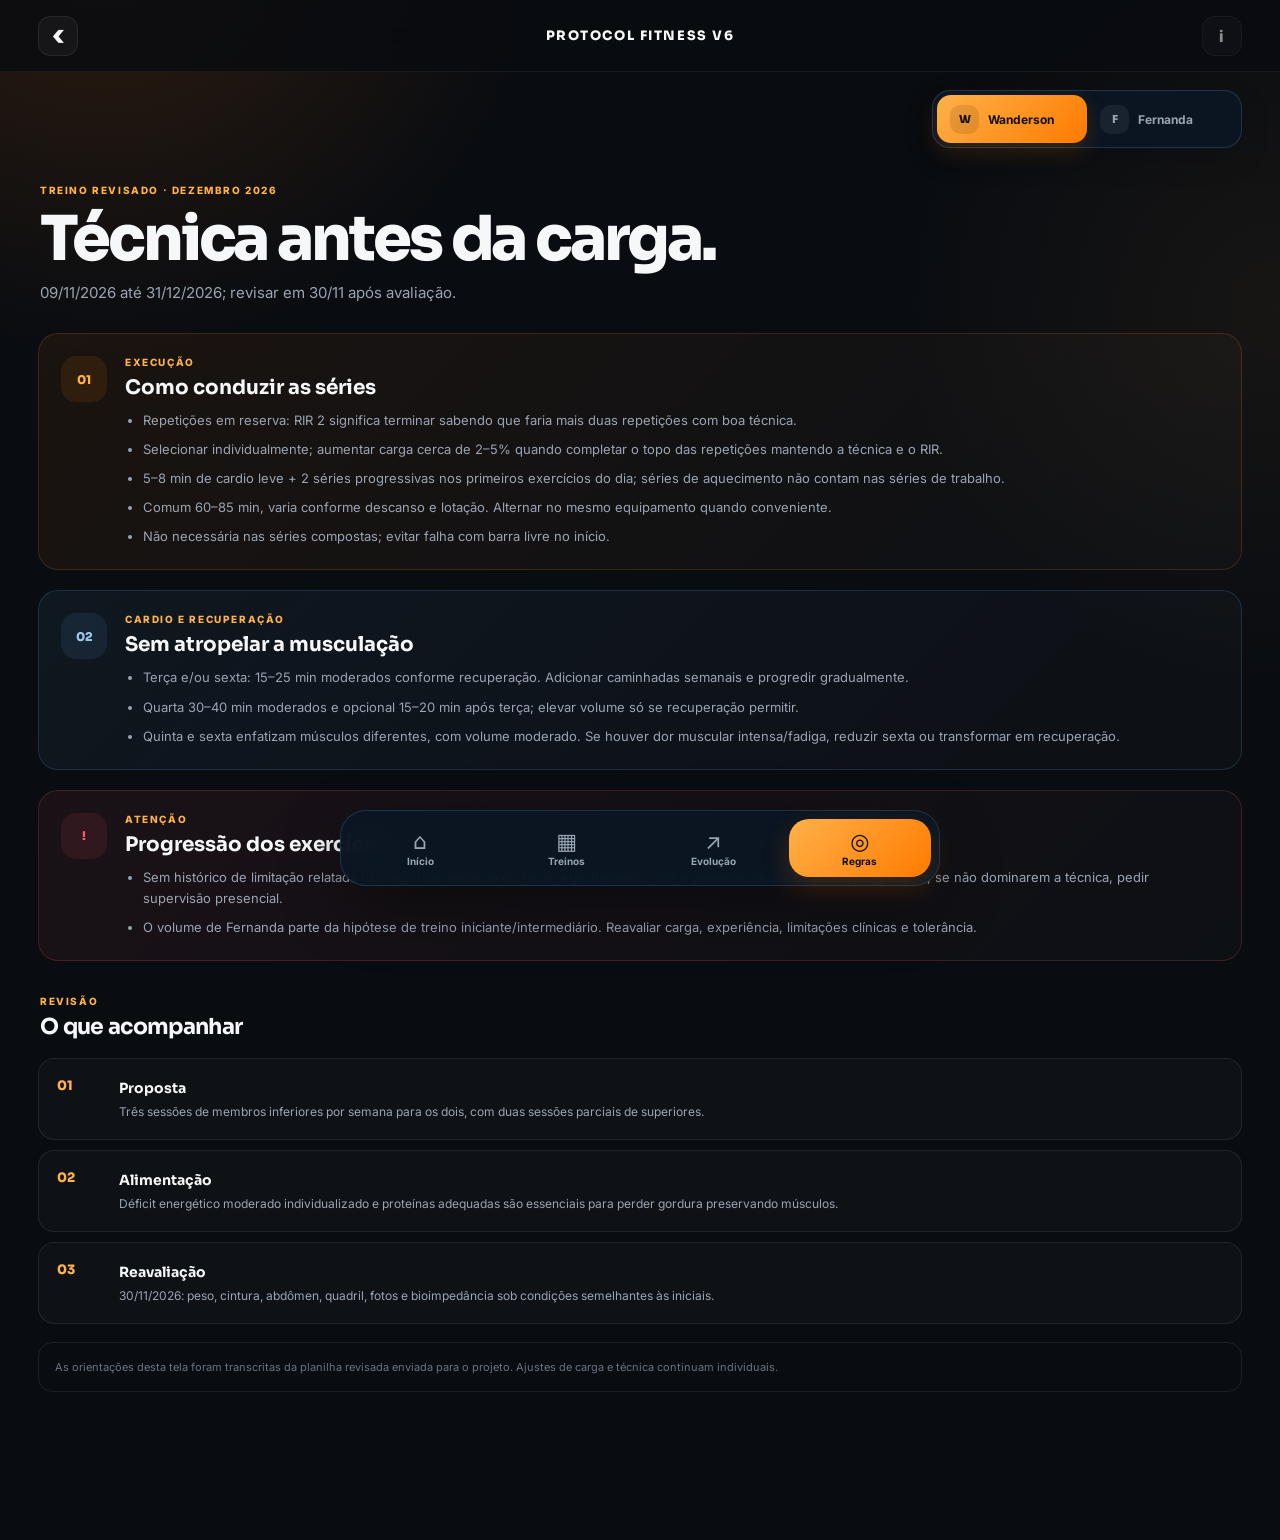
==== commit f2ac178f: "Protocol Fitness V6 - treino Wanderson e Fernanda" ====
--- a/orientacoes.html
+++ b/orientacoes.html
@@ -4,71 +4,77 @@
   <meta charset="utf-8">
   <meta name="viewport" content="width=device-width, initial-scale=1, viewport-fit=cover">
   <meta name="theme-color" content="#0A0D12">
-  <title>Orientações • Protocol Fitness</title>
+  <title>Orientações · Protocol Fitness V6</title>
   <link rel="preconnect" href="https://fonts.googleapis.com">
   <link rel="preconnect" href="https://fonts.gstatic.com" crossorigin>
   <link href="https://fonts.googleapis.com/css2?family=Inter:wght@400;500;600;700;800&family=Sora:wght@600;700;800&display=swap" rel="stylesheet">
-  <link rel="stylesheet" href="css/style.css?v=20260915-2">
+  <link rel="stylesheet" href="css/style.css?v=20261108-v6">
 </head>
 <body>
   <div class="app-shell">
     <header class="topbar">
       <a class="back-button" href="index.html" aria-label="Voltar">‹</a>
-      <div class="page-brand">PROTOCOL FITNESS</div>
+      <div class="page-brand">PROTOCOL FITNESS V6</div>
       <span class="icon-button ghost">i</span>
     </header>
 
     <main class="page rules-page">
+      <div class="profile-switcher compact-switcher" id="profileSwitcher"></div>
       <section class="rules-hero">
-        <span class="eyebrow">TREINE FORTE. TREINE INTEIRO.</span>
-        <h1>Técnica antes do ego.</h1>
-        <p>As regras abaixo fazem parte do protocolo revisado de Setembro/2026.</p>
+        <span class="eyebrow">TREINO REVISADO · DEZEMBRO 2026</span>
+        <h1>Técnica antes da carga.</h1>
+        <p id="validityText"></p>
       </section>
 
       <section class="rule-card">
         <div class="rule-card-icon">01</div>
-        <div><span class="eyebrow">EXECUÇÃO</span><h2>Regras do treino</h2><ul id="executionRules"></ul></div>
+        <div><span class="eyebrow">EXECUÇÃO</span><h2>Como conduzir as séries</h2><ul id="executionRules"></ul></div>
+      </section>
+
+      <section class="rule-card cardio-rule">
+        <div class="rule-card-icon">02</div>
+        <div><span class="eyebrow">CARDIO E RECUPERAÇÃO</span><h2>Sem atropelar a musculação</h2><ul id="cardioRules"></ul></div>
       </section>
 
       <section class="rule-card warning">
         <div class="rule-card-icon">!</div>
-        <div><span class="eyebrow">SEGURANÇA</span><h2>Cuidados com a coluna</h2><ul id="spineRules"></ul></div>
+        <div><span class="eyebrow">ATENÇÃO</span><h2>Progressão dos exercícios</h2><ul id="safetyRules"></ul></div>
       </section>
 
       <section class="section-block">
-        <div class="section-heading">
-          <div><span class="eyebrow">ESTRUTURA</span><h2>Planejamento semanal</h2></div>
-        </div>
-        <div class="cycle-list" id="cycleList"></div>
+        <div class="section-heading"><div><span class="eyebrow">REVISÃO</span><h2>O que acompanhar</h2></div></div>
+        <div class="cycle-list" id="reviewList"></div>
       </section>
 
-      <section class="medical-note">
-        Material educativo. Dor persistente, formigamento ou limitação funcional exigem avaliação profissional.
-      </section>
+      <section class="medical-note">As orientações desta tela foram transcritas da planilha revisada enviada para o projeto. Ajustes de carga e técnica continuam individuais.</section>
     </main>
 
     <nav class="bottom-nav" aria-label="Navegação principal">
       <a class="nav-item" href="index.html"><span>⌂</span><small>Início</small></a>
       <a class="nav-item" href="index.html#weekTitle"><span>▦</span><small>Treinos</small></a>
-      <a class="nav-item" href="progresso.html"><span>↗</span><small>Progresso</small></a>
-      <a class="nav-item active" href="orientacoes.html"><span>◎</span><small>Orientações</small></a>
+      <a class="nav-item" href="progresso.html"><span>↗</span><small>Evolução</small></a>
+      <a class="nav-item active" href="orientacoes.html"><span>◎</span><small>Regras</small></a>
     </nav>
   </div>
 
-  <script src="js/treino-data.js?v=20260915-2"></script>
+  <script src="js/treino-data.js?v=20261108-v6"></script>
+  <script src="js/storage.js?v=20261108-v6"></script>
+  <script src="js/profile.js?v=20261108-v6"></script>
   <script>
-    const data = window.TREINO_DATA.orientacoes;
-    const fillList = (id, items) => {
-      document.getElementById(id).innerHTML = items.map(item => `<li>${item}</li>`).join('');
-    };
-    fillList('executionRules', data.execucao);
-    fillList('spineRules', data.coluna);
-    document.getElementById('cycleList').innerHTML = data.estrutura.map((item, index) => `
-      <article class="cycle-item">
-        <span>${String(index + 1).padStart(2, '0')}</span>
-        <div><strong>${item.periodo}</strong><p>${item.conduta}</p></div>
-      </article>
-    `).join('');
+    ProfileUI.render();
+    const o = window.TREINO_DATA.orientacoes;
+    document.getElementById('validityText').textContent = o.Validade;
+    const fill = (id, items) => document.getElementById(id).innerHTML = items.map(x => `<li>${x}</li>`).join('');
+    fill('executionRules', [o.RIR, o.Carga, o.Aquecimento, o['Controle de sessão'], o.Falha]);
+    fill('cardioRules', [o['Cardio Fernanda'], o['Cardio Wanderson'], o['Sessões consecutivas']]);
+    fill('safetyRules', [o.Execução, o.Ajustes]);
+    const review = [
+      ['Proposta', o.Proposta],
+      ['Alimentação', o.Alimentação],
+      ['Reavaliação', o.Reavaliação]
+    ];
+    document.getElementById('reviewList').innerHTML = review.map((item, i) => `
+      <article class="cycle-item"><span>${String(i+1).padStart(2,'0')}</span><div><strong>${item[0]}</strong><p>${item[1]}</p></div></article>`).join('');
   </script>
 </body>
 </html>
--- a/css/style.css
+++ b/css/style.css
@@ -1,1060 +1,40 @@
 :root {
-  --bg: #090C11;
-  --bg-soft: #0F131A;
-  --surface: #151A22;
-  --surface-2: #1B212B;
-  --surface-3: #222A35;
-  --line: rgba(255, 255, 255, .08);
-  --line-strong: rgba(255, 255, 255, .14);
-  --text: #F6F7F9;
-  --muted: #9AA4B2;
-  --muted-2: #697383;
-  --orange: #FF7A00;
-  --orange-2: #FFB14A;
-  --green: #40D28F;
-  --red: #FF5C67;
-  --shadow: 0 20px 60px rgba(0, 0, 0, .28);
-  --radius-sm: 14px;
-  --radius: 20px;
-  --radius-lg: 28px;
-  --safe-bottom: max(18px, env(safe-area-inset-bottom));
+  --bg:#090C11; --bg-soft:#0F131A; --surface:#151A22; --surface-2:#1B212B;
+  --line:rgba(255,255,255,.08); --line-strong:rgba(255,255,255,.14);
+  --text:#F6F7F9; --muted:#9AA4B2; --muted-2:#697383;
+  --orange:#FF7A00; --orange-2:#FFB14A; --green:#40D28F; --red:#FF5C67;
+  --blue:#5FA9E6; --shadow:0 20px 60px rgba(0,0,0,.28);
+  --radius:20px; --radius-lg:28px; --safe-bottom:max(18px,env(safe-area-inset-bottom));
 }
-
-* { box-sizing: border-box; }
-html { scroll-behavior: smooth; }
-body {
-  margin: 0;
-  color: var(--text);
-  background:
-    radial-gradient(circle at 8% -6%, rgba(255,122,0,.16), transparent 28rem),
-    radial-gradient(circle at 100% 20%, rgba(255,177,74,.06), transparent 24rem),
-    var(--bg);
-  font-family: Inter, system-ui, -apple-system, BlinkMacSystemFont, "Segoe UI", sans-serif;
-  min-height: 100vh;
-}
-button, input { font: inherit; }
-button, a { -webkit-tap-highlight-color: transparent; }
-a { color: inherit; text-decoration: none; }
-img { display: block; max-width: 100%; }
-
-.app-shell { min-height: 100vh; padding-bottom: calc(88px + var(--safe-bottom)); }
-.page { width: min(100%, 1120px); margin: 0 auto; padding: 18px 18px 40px; }
-
-.topbar {
-  position: sticky;
-  top: 0;
-  z-index: 20;
-  height: 72px;
-  display: flex;
-  align-items: center;
-  justify-content: space-between;
-  padding: 0 max(18px, calc((100vw - 1120px)/2 + 18px));
-  background: rgba(9,12,17,.76);
-  backdrop-filter: blur(18px);
-  border-bottom: 1px solid rgba(255,255,255,.05);
-}
-.brand { display: inline-flex; align-items: center; gap: 11px; }
-.brand-mark {
-  width: 38px; height: 38px; display: grid; place-items: center;
-  border-radius: 12px; font: 800 18px Sora; color: #111;
-  background: linear-gradient(135deg, var(--orange-2), var(--orange));
-  box-shadow: 0 10px 30px rgba(255,122,0,.22);
-}
-.brand strong { display: block; font: 800 15px Sora; letter-spacing: .08em; }
-.brand small { display: block; margin-top: 2px; color: var(--muted); font-size: 9px; letter-spacing: .18em; }
-.page-brand { font: 800 13px Sora; letter-spacing: .14em; }
-.icon-button, .back-button {
-  width: 40px; height: 40px; border: 1px solid var(--line);
-  border-radius: 13px; background: rgba(255,255,255,.04); color: var(--text);
-  display: grid; place-items: center; cursor: pointer; font-weight: 800;
-}
-.back-button { font-size: 30px; line-height: 1; padding-bottom: 4px; }
-.icon-button.ghost { opacity: .55; cursor: default; }
-
-.hero {
-  position: relative;
-  overflow: hidden;
-  min-height: 248px;
-  margin-top: 8px;
-  padding: 32px 24px;
-  border: 1px solid var(--line);
-  border-radius: var(--radius-lg);
-  background:
-    linear-gradient(115deg, rgba(255,122,0,.13), transparent 48%),
-    linear-gradient(160deg, #191E27, #11151C 68%);
-  box-shadow: var(--shadow);
-}
-.hero::before {
-  content: "V";
-  position: absolute; right: -18px; top: -44px;
-  font: 800 260px/1 Sora; color: rgba(255,255,255,.025);
-  transform: rotate(-8deg);
-}
-.hero::after {
-  content: "";
-  position: absolute; width: 160px; height: 160px; right: 22px; bottom: -70px;
-  border-radius: 50%; background: var(--orange); filter: blur(80px); opacity: .22;
-}
-.hero-copy { position: relative; z-index: 1; max-width: 620px; }
-.eyebrow {
-  display: block;
-  color: var(--orange-2);
-  font-size: 10px;
-  font-weight: 800;
-  letter-spacing: .16em;
-}
-.hero h1, .progress-hero h1, .rules-hero h1 {
-  margin: 12px 0 10px;
-  font: 800 clamp(34px, 7vw, 62px)/1.02 Sora;
-  letter-spacing: -.05em;
-}
-.hero h1 span, .progress-hero h1 span { color: var(--orange); }
-.hero p, .progress-hero p, .rules-hero p {
-  margin: 0; max-width: 600px; color: var(--muted);
-  font-size: 15px; line-height: 1.6;
-}
-.hero-stat {
-  position: absolute; z-index: 2; right: 24px; bottom: 24px;
-  width: 108px; height: 108px; border-radius: 50%;
-  display: grid; place-content: center; text-align: center;
-  background: rgba(9,12,17,.72);
-  border: 1px solid rgba(255,177,74,.28);
-  box-shadow: inset 0 0 0 8px rgba(255,122,0,.05);
-}
-.hero-stat strong { font: 800 25px Sora; }
-.hero-stat span { margin-top: 2px; color: var(--muted); font-size: 11px; }
-
-.section-block { margin-top: 30px; }
-.section-heading {
-  display: flex; justify-content: space-between; align-items: end;
-  gap: 18px; margin-bottom: 14px; padding: 0 2px;
-}
-.section-heading h2 { margin: 6px 0 0; font: 700 22px Sora; letter-spacing: -.03em; }
-.date-pill {
-  padding: 8px 11px; border-radius: 999px; border: 1px solid var(--line);
-  background: rgba(255,255,255,.035); color: var(--muted); font-size: 11px; font-weight: 700;
-}
-.text-link { color: var(--orange-2); font-size: 13px; font-weight: 700; }
-
-.today-card {
-  position: relative; min-height: 290px; overflow: hidden; border-radius: var(--radius-lg);
-  border: 1px solid var(--line); background: var(--surface); box-shadow: var(--shadow);
-}
-.today-card .cover-image { position: absolute; inset: 0; width: 100%; height: 100%; object-fit: cover; }
-.today-card::after {
-  content: ""; position: absolute; inset: 0;
-  background: linear-gradient(90deg, rgba(8,11,16,.98) 0%, rgba(8,11,16,.82) 48%, rgba(8,11,16,.1) 100%);
-}
-.today-content { position: relative; z-index: 2; max-width: 66%; padding: 28px; }
-.today-content h3 { margin: 9px 0 8px; font: 800 clamp(27px, 6vw, 42px)/1.05 Sora; letter-spacing: -.05em; }
-.today-content p { margin: 0 0 18px; color: #C3CAD4; line-height: 1.5; }
-.meta-row { display: flex; flex-wrap: wrap; gap: 8px; margin-bottom: 22px; }
-.meta-chip {
-  padding: 8px 10px; border-radius: 999px; background: rgba(255,255,255,.07);
-  border: 1px solid rgba(255,255,255,.07); color: #D8DDE5; font-size: 11px; font-weight: 700;
-}
-.primary-button, .secondary-button, .finish-button {
-  border: 0; border-radius: 15px; cursor: pointer; font-weight: 800;
-}
-.primary-button {
-  display: inline-flex; align-items: center; justify-content: center; gap: 12px;
-  min-height: 50px; padding: 0 18px; background: linear-gradient(135deg, var(--orange-2), var(--orange));
-  color: #111; box-shadow: 0 14px 30px rgba(255,122,0,.18);
-}
-.primary-button span { font-size: 19px; }
-.primary-button.compact { min-height: 46px; }
-.secondary-button {
-  min-height: 46px; padding: 0 14px; color: var(--text);
-  border: 1px solid var(--line); background: rgba(255,255,255,.05);
-}
-.text-button { border: 0; background: transparent; color: var(--muted); cursor: pointer; font-weight: 700; }
-
-.rest-card {
-  padding: 24px; border: 1px dashed var(--line-strong); border-radius: var(--radius);
-  background: rgba(255,255,255,.025); color: var(--muted);
-}
-.rest-card h3 { color: var(--text); margin: 8px 0; font: 700 20px Sora; }
-
-.week-grid { display: grid; grid-template-columns: repeat(5, minmax(0,1fr)); gap: 12px; }
-.week-card {
-  position: relative; min-height: 240px; overflow: hidden;
-  border: 1px solid var(--line); border-radius: var(--radius);
-  background: var(--surface); transition: transform .2s ease, border-color .2s ease;
-}
-.week-card:hover { transform: translateY(-3px); border-color: rgba(255,177,74,.28); }
-.week-card img { width: 100%; height: 120px; object-fit: cover; border-bottom: 1px solid var(--line); }
-.week-card-body { padding: 15px; }
-.week-card-day { display: flex; justify-content: space-between; color: var(--muted); font-size: 10px; font-weight: 800; letter-spacing: .12em; }
-.week-card h3 { margin: 10px 0 7px; font: 700 16px/1.15 Sora; letter-spacing: -.03em; }
-.week-card p { margin: 0; color: var(--muted); font-size: 11px; line-height: 1.45; min-height: 32px; }
-.mini-progress { height: 5px; margin-top: 14px; border-radius: 99px; overflow: hidden; background: rgba(255,255,255,.07); }
-.mini-progress span { display: block; height: 100%; border-radius: inherit; background: linear-gradient(90deg, var(--orange), var(--orange-2)); }
-.week-card-status { margin-top: 8px; color: var(--muted-2); font-size: 10px; }
-.week-card-status.done { color: var(--green); }
-
-.insight-card {
-  margin-top: 30px; display: grid; grid-template-columns: auto 1fr; gap: 16px;
-  padding: 22px; border-radius: var(--radius); border: 1px solid rgba(64,210,143,.16);
-  background: linear-gradient(135deg, rgba(64,210,143,.08), rgba(255,255,255,.02));
-}
-.insight-icon {
-  width: 44px; height: 44px; display: grid; place-items: center; border-radius: 14px;
-  background: rgba(64,210,143,.1); color: var(--green); font-size: 22px; font-weight: 800;
-}
-.insight-card h3 { margin: 7px 0 7px; font: 700 17px Sora; }
-.insight-card p { margin: 0; color: var(--muted); font-size: 13px; line-height: 1.55; }
-
-.bottom-nav {
-  position: fixed; z-index: 30; left: 50%; bottom: 14px;
-  width: min(calc(100% - 24px), 520px); transform: translateX(-50%);
-  display: grid; grid-template-columns: repeat(4,1fr); gap: 4px;
-  padding: 8px; padding-bottom: max(8px, env(safe-area-inset-bottom));
-  border: 1px solid rgba(255,255,255,.09); border-radius: 22px;
-  background: rgba(18,22,29,.86); backdrop-filter: blur(18px); box-shadow: 0 22px 60px rgba(0,0,0,.36);
-}
-.nav-item {
-  min-height: 52px; border-radius: 16px; display: grid; place-content: center; justify-items: center;
-  gap: 3px; color: var(--muted); transition: .2s ease;
-}
-.nav-item span { font-size: 19px; line-height: 1; }
-.nav-item small { font-size: 9px; font-weight: 700; }
-.nav-item.active { color: #111; background: linear-gradient(135deg, var(--orange-2), var(--orange)); }
-
+*{box-sizing:border-box} html{scroll-behavior:smooth} body{margin:0;color:var(--text);background:radial-gradient(circle at 8% -6%,rgba(255,122,0,.16),transparent 28rem),radial-gradient(circle at 100% 20%,rgba(255,177,74,.06),transparent 24rem),var(--bg);font-family:Inter,system-ui,-apple-system,BlinkMacSystemFont,"Segoe UI",sans-serif;min-height:100vh}
+button,input{font:inherit} button,a{-webkit-tap-highlight-color:transparent} a{color:inherit;text-decoration:none} img{display:block;max-width:100%} [hidden]{display:none!important}
+.app-shell{min-height:100vh;padding-bottom:calc(90px + var(--safe-bottom))}.page{width:min(100%,1240px);margin:0 auto;padding:18px 18px 40px}
+.topbar{position:sticky;top:0;z-index:20;height:72px;display:flex;align-items:center;justify-content:space-between;padding:0 max(18px,calc((100vw - 1240px)/2 + 18px));background:rgba(9,12,17,.82);backdrop-filter:blur(18px);border-bottom:1px solid rgba(255,255,255,.05)}
+.brand{display:inline-flex;align-items:center;gap:11px}.brand-logo{width:42px;height:42px;object-fit:contain;border-radius:12px;background:rgba(255,255,255,.04)}.brand strong{display:block;font:800 15px Sora;letter-spacing:.08em}.brand small{display:block;margin-top:2px;color:var(--muted);font-size:9px;letter-spacing:.18em}.brand-compact .brand-logo{width:36px;height:36px}.page-brand{font:800 13px Sora;letter-spacing:.12em}
+.icon-button,.back-button{width:40px;height:40px;border:1px solid var(--line);border-radius:13px;background:rgba(255,255,255,.04);color:var(--text);display:grid;place-items:center;cursor:pointer;font-weight:800}.back-button{font-size:30px;line-height:1;padding-bottom:4px}.icon-button.ghost{opacity:.55;cursor:default}
+.eyebrow{display:block;color:var(--orange-2);font-size:10px;font-weight:800;letter-spacing:.16em}.section-block{margin-top:34px}.section-heading{display:flex;justify-content:space-between;align-items:end;gap:18px;margin-bottom:18px;padding:0 2px}.section-heading h2{margin:6px 0 0;font:700 22px Sora;letter-spacing:-.03em}.text-link{color:var(--orange-2);font-size:13px;font-weight:700}.date-pill{padding:8px 11px;border-radius:999px;border:1px solid var(--line);background:rgba(255,255,255,.035);color:var(--muted);font-size:11px;font-weight:700}
+.profile-switcher{display:flex;justify-content:flex-end;margin:6px 0 12px}.profile-switcher-inner{display:inline-grid;grid-template-columns:1fr 1fr;padding:4px;border:1px solid rgba(95,169,230,.22);border-radius:18px;background:rgba(11,24,38,.78);box-shadow:0 10px 30px rgba(0,0,0,.16)}.profile-option{min-width:150px;height:48px;display:flex;align-items:center;gap:9px;padding:0 13px;border:0;border-radius:14px;color:var(--muted);background:transparent;cursor:pointer}.profile-option span{width:29px;height:29px;display:grid;place-items:center;border-radius:10px;background:rgba(255,255,255,.06);font:800 11px Sora}.profile-option strong{font-size:12px}.profile-option.active{color:#111;background:linear-gradient(135deg,var(--orange-2),var(--orange));box-shadow:0 8px 22px rgba(255,122,0,.18)}.profile-option.active span{background:rgba(0,0,0,.1)}.compact-switcher{margin-top:0}
+.hero{position:relative;overflow:hidden;min-height:255px;margin-top:8px;padding:32px 24px;border:1px solid var(--line);border-radius:var(--radius-lg);background:linear-gradient(115deg,rgba(255,122,0,.13),transparent 48%),linear-gradient(160deg,#191E27,#11151C 68%);box-shadow:var(--shadow)}.hero::before{content:"V6";position:absolute;right:-10px;top:-28px;font:800 170px/1 Sora;color:rgba(255,255,255,.025);transform:rotate(-7deg)}.hero::after{content:"";position:absolute;width:160px;height:160px;right:22px;bottom:-70px;border-radius:50%;background:var(--orange);filter:blur(80px);opacity:.22}.hero-copy{position:relative;z-index:1;max-width:650px}.hero h1,.progress-hero h1,.rules-hero h1{margin:12px 0 10px;font:800 clamp(34px,7vw,62px)/1.02 Sora;letter-spacing:-.05em}.hero h1 span,.progress-hero h1 span{color:var(--orange)}.hero p,.progress-hero p,.rules-hero p{margin:0;max-width:660px;color:var(--muted);font-size:15px;line-height:1.6}.program-validity{display:inline-block;margin-top:14px;color:#c6d0dc;font-size:11px}.hero-stat{position:absolute;z-index:2;right:24px;bottom:24px;width:108px;height:108px;border-radius:50%;display:grid;place-content:center;text-align:center;background:rgba(9,12,17,.72);border:1px solid rgba(255,177,74,.28);box-shadow:inset 0 0 0 8px rgba(255,122,0,.05)}.hero-stat strong{font:800 25px Sora}.hero-stat span{margin-top:2px;color:var(--muted);font-size:11px}
+.today-card{position:relative;min-height:300px;overflow:hidden;border-radius:var(--radius-lg);border:1px solid var(--line);background:var(--surface);box-shadow:var(--shadow)}.today-card .cover-image{position:absolute;inset:0;width:100%;height:100%;object-fit:cover;object-position:center right}.today-card::after{content:"";position:absolute;inset:0;background:linear-gradient(90deg,rgba(8,11,16,.98) 0%,rgba(8,11,16,.82) 48%,rgba(8,11,16,.1) 100%)}.today-content{position:relative;z-index:2;max-width:66%;padding:28px}.today-content h3{margin:9px 0 8px;font:800 clamp(27px,6vw,42px)/1.05 Sora;letter-spacing:-.05em}.today-content p{margin:0 0 18px;color:#C3CAD4;line-height:1.5}.meta-row{display:flex;flex-wrap:wrap;gap:8px;margin-bottom:22px}.meta-chip{padding:8px 10px;border-radius:999px;background:rgba(255,255,255,.07);border:1px solid rgba(255,255,255,.07);color:#D8DDE5;font-size:11px;font-weight:700}
+.primary-button,.secondary-button,.finish-button{border:0;border-radius:15px;cursor:pointer;font-weight:800}.primary-button{display:inline-flex;align-items:center;justify-content:center;gap:12px;min-height:50px;padding:0 18px;background:linear-gradient(135deg,var(--orange-2),var(--orange));color:#111;box-shadow:0 14px 30px rgba(255,122,0,.18)}.primary-button span{font-size:19px}.secondary-button{min-height:46px;padding:0 14px;color:var(--text);border:1px solid var(--line);background:rgba(255,255,255,.05)}.text-button{border:0;background:transparent;color:var(--muted);cursor:pointer;font-weight:700}
+.rest-card,.rest-workout-card{padding:26px;border:1px dashed var(--line-strong);border-radius:var(--radius);background:linear-gradient(145deg,rgba(95,169,230,.05),rgba(255,255,255,.02));color:var(--muted)}.rest-card h3,.rest-workout-card h2{color:var(--text);margin:8px 0;font:700 22px Sora}.rest-card p,.rest-workout-card p{line-height:1.6}.rest-profile{border-color:rgba(64,210,143,.25)}.rest-icon{display:grid;place-items:center;width:54px;height:54px;margin-bottom:18px;border-radius:17px;background:rgba(95,169,230,.10);font-size:27px;color:#b9d9f4}.rest-workout-card{margin-top:18px;padding:30px}.rest-workout-card .primary-button{margin-top:8px}
+.week-grid{display:grid;grid-template-columns:repeat(5,minmax(0,1fr));gap:14px;align-items:stretch}.week-card{position:relative;min-height:300px;overflow:hidden;border:1px solid var(--line);border-radius:22px;background:var(--surface);transition:transform .2s ease,border-color .2s ease}.week-card:hover{transform:translateY(-3px);border-color:rgba(255,177,74,.28)}.week-card img{width:100%;height:128px;object-fit:cover;object-position:center right;border-bottom:1px solid var(--line);background:#0b1017}.week-card-body{padding:14px 14px 16px}.week-card-day{display:flex;justify-content:space-between;color:var(--muted);font-size:10px;font-weight:800;letter-spacing:.12em;margin-bottom:8px}.week-card h3.week-title{margin:0 0 12px;font:800 18px/1.08 Sora;letter-spacing:-.04em;min-height:40px}.week-card p{margin:0 0 14px;min-height:42px;color:#a9b6c8;font-size:11px;line-height:1.4}.mini-progress{height:5px;margin-top:4px;border-radius:99px;overflow:hidden;background:rgba(255,255,255,.07)}.mini-progress span{display:block;height:100%;border-radius:inherit;background:linear-gradient(90deg,var(--orange),var(--orange-2))}.week-card-status{margin-top:10px;color:var(--muted-2);font-size:10px}.week-card-status.done{color:var(--green)}.rest-week-card{opacity:.72}.rest-week-card img{filter:saturate(.35) brightness(.6)}
+.insight-card{margin-top:30px;display:grid;grid-template-columns:auto 1fr;gap:16px;padding:22px;border-radius:var(--radius);border:1px solid rgba(64,210,143,.16);background:linear-gradient(135deg,rgba(64,210,143,.08),rgba(255,255,255,.02))}.insight-icon{width:44px;height:44px;display:grid;place-items:center;border-radius:14px;background:rgba(64,210,143,.1);color:var(--green);font-size:22px;font-weight:800}.insight-card h3{margin:7px 0 7px;font:700 17px Sora}.insight-card p{margin:0;color:var(--muted);font-size:13px;line-height:1.55}
+.bottom-nav{position:fixed;z-index:30;left:50%;bottom:14px;width:min(calc(100% - 24px),600px);transform:translateX(-50%);display:grid;grid-template-columns:repeat(4,1fr);gap:4px;min-height:74px;padding:8px;padding-bottom:max(8px,env(safe-area-inset-bottom));border:1px solid rgba(81,146,201,.24);border-radius:26px;background:rgba(10,22,35,.94);backdrop-filter:blur(18px);box-shadow:0 22px 60px rgba(0,0,0,.36)}.nav-item{min-height:58px;border-radius:20px;display:grid;place-content:center;justify-items:center;gap:3px;color:var(--muted);transition:.2s ease}.nav-item span{font-size:22px;line-height:1}.nav-item small{font-size:10px;font-weight:700}.nav-item.active{color:#111;background:linear-gradient(135deg,var(--orange-2),var(--orange));box-shadow:0 10px 28px rgba(255,122,0,.20)}
 /* Workout */
-.workout-cover {
-  position: relative; min-height: 280px; overflow: hidden; border: 1px solid var(--line);
-  border-radius: var(--radius-lg); background: var(--surface); box-shadow: var(--shadow);
-}
-.workout-cover img { position: absolute; inset: 0; width: 100%; height: 100%; object-fit: cover; }
-.workout-cover::after { content: ""; position: absolute; inset: 0; background: linear-gradient(0deg, rgba(9,12,17,.98), rgba(9,12,17,.12)); }
-.workout-cover-copy { position: absolute; z-index: 2; left: 24px; right: 24px; bottom: 24px; }
-.workout-cover h1 { margin: 8px 0 8px; font: 800 clamp(30px,6vw,52px)/1.04 Sora; letter-spacing: -.05em; }
-.workout-cover p { margin: 0; color: #CED4DD; }
-.workout-progress-card {
-  margin-top: 14px; padding: 18px; border: 1px solid var(--line); border-radius: var(--radius);
-  background: var(--surface);
-}
-.progress-copy { display: flex; justify-content: space-between; align-items: center; margin-bottom: 12px; }
-.progress-copy div { display: flex; gap: 7px; align-items: baseline; }
-.progress-copy span { color: var(--muted); font-size: 12px; }
-.progress-track { height: 8px; overflow: hidden; border-radius: 99px; background: rgba(255,255,255,.07); }
-.progress-track span { display: block; width: 0; height: 100%; border-radius: inherit; background: linear-gradient(90deg,var(--orange),var(--orange-2)); transition: width .25s ease; }
-.exercise-list { display: grid; gap: 14px; margin-top: 20px; }
-.exercise-card {
-  border: 1px solid var(--line); border-radius: var(--radius); overflow: hidden;
-  background: linear-gradient(160deg, rgba(255,255,255,.035), rgba(255,255,255,.015));
-}
-.exercise-card-head { display: grid; grid-template-columns: 52px 1fr auto; gap: 13px; align-items: center; padding: 18px; }
-.exercise-index {
-  width: 52px; height: 52px; display: grid; place-items: center; border-radius: 16px;
-  background: linear-gradient(135deg, rgba(255,177,74,.14), rgba(255,122,0,.06));
-  color: var(--orange-2); border: 1px solid rgba(255,177,74,.16); font: 800 14px Sora;
-}
-.exercise-title h2 { margin: 0 0 5px; font: 700 17px/1.2 Sora; letter-spacing: -.03em; }
-.exercise-title p { margin: 0; color: var(--muted); font-size: 11px; }
-.exercise-badge { padding: 7px 9px; border-radius: 999px; background: rgba(255,255,255,.05); color: var(--muted); font-size: 10px; font-weight: 800; }
-.exercise-note { margin: 0 18px 16px; padding: 12px 14px; border-left: 3px solid var(--orange); border-radius: 0 10px 10px 0; background: rgba(255,122,0,.06); color: #C9D0D9; font-size: 12px; line-height: 1.5; }
-.set-table { border-top: 1px solid var(--line); }
-.set-row {
-  display: grid; grid-template-columns: 42px minmax(76px,1fr) minmax(76px,1fr) 48px;
-  gap: 9px; align-items: center; padding: 11px 18px; border-bottom: 1px solid rgba(255,255,255,.05);
-}
-.set-row:last-child { border-bottom: 0; }
-.set-number { color: var(--muted); font-size: 11px; font-weight: 800; }
-.input-wrap { position: relative; }
-.input-wrap input {
-  width: 100%; height: 42px; padding: 0 30px 0 11px; color: var(--text);
-  border: 1px solid var(--line); border-radius: 12px; outline: none; background: rgba(255,255,255,.035);
-}
-.input-wrap input:focus { border-color: rgba(255,122,0,.55); box-shadow: 0 0 0 3px rgba(255,122,0,.08); }
-.input-wrap span { position: absolute; right: 9px; top: 50%; transform: translateY(-50%); color: var(--muted-2); font-size: 9px; }
-.set-check {
-  width: 42px; height: 42px; border-radius: 13px; border: 1px solid var(--line);
-  background: rgba(255,255,255,.035); color: var(--muted); cursor: pointer; font-weight: 800;
-}
-.set-check.done { color: #07130D; background: var(--green); border-color: transparent; }
-.finish-button {
-  width: 100%; min-height: 56px; margin-top: 20px; padding: 0 20px;
-  display: flex; align-items: center; justify-content: space-between;
-  color: #111; background: linear-gradient(135deg,var(--orange-2),var(--orange));
-  box-shadow: 0 16px 36px rgba(255,122,0,.18);
-}
-.timer-sheet {
-  position: fixed; z-index: 50; inset: 0; display: none; align-items: end; justify-content: center;
-  background: rgba(0,0,0,.56); backdrop-filter: blur(8px);
-}
-.timer-sheet.open { display: flex; }
-.timer-panel {
-  width: min(100%, 520px); padding: 12px 22px calc(24px + env(safe-area-inset-bottom));
-  text-align: center; border-radius: 28px 28px 0 0; border: 1px solid var(--line);
-  background: #151A22; box-shadow: 0 -20px 70px rgba(0,0,0,.4);
-}
-.timer-grip { width: 44px; height: 4px; margin: 0 auto 22px; border-radius: 99px; background: rgba(255,255,255,.15); }
-.timer-value { display: block; margin: 8px 0; font: 800 58px Sora; letter-spacing: -.06em; }
-.timer-panel p { margin: 0 0 20px; color: var(--muted); }
-.timer-actions { display: grid; grid-template-columns: 1fr 1.3fr 1fr; gap: 10px; margin-bottom: 12px; }
-
+.workout-page{max-width:980px}.workout-cover{position:relative;min-height:280px;overflow:hidden;border:1px solid var(--line);border-radius:var(--radius-lg);background:var(--surface);box-shadow:var(--shadow);margin-bottom:14px}.workout-cover img{position:absolute;inset:0;width:100%;height:100%;object-fit:cover}.workout-cover::after{content:"";position:absolute;inset:0;background:linear-gradient(0deg,rgba(9,12,17,.98),rgba(9,12,17,.12))}.workout-cover-copy{position:absolute;z-index:2;left:24px;right:24px;bottom:24px}.workout-cover h1{margin:8px 0;font:800 clamp(30px,6vw,52px)/1.04 Sora;letter-spacing:-.05em}.workout-cover p{margin:0;color:#CED4DD}.workout-progress-card{margin-top:14px;padding:18px;border:1px solid var(--line);border-radius:var(--radius);background:var(--surface)}.compact-progress{padding:14px 16px;background:linear-gradient(160deg,rgba(13,28,44,.96),rgba(8,17,28,.98));border-color:rgba(94,166,229,.15)}.progress-copy{display:flex;justify-content:space-between;align-items:center;margin-bottom:10px}.progress-copy div{display:flex;gap:7px;align-items:baseline}.progress-copy span{color:var(--muted);font-size:12px}.progress-track{height:7px;overflow:hidden;border-radius:99px;background:rgba(255,255,255,.07)}.progress-track span{display:block;width:0;height:100%;border-radius:inherit;background:linear-gradient(90deg,var(--orange),var(--orange-2));transition:width .25s ease}
+.simple-exercise-list{display:grid;gap:18px;margin-top:18px}.premium-exercise-card{position:relative;display:grid;grid-template-columns:210px minmax(0,1fr) 150px;grid-template-areas:"art content actions" "bottom bottom bottom" "guide guide guide";gap:18px 22px;align-items:center;min-height:235px;padding:16px 18px 16px 16px;overflow:hidden;border-radius:26px;border:1px solid rgba(52,129,189,.34);background:radial-gradient(circle at 100% 100%,rgba(255,122,0,.07),transparent 30%),linear-gradient(145deg,#0a1928 0%,#081522 58%,#07121d 100%);box-shadow:0 15px 42px rgba(0,0,0,.26);transition:border-color .2s ease,box-shadow .2s ease,transform .2s ease}.premium-exercise-card::before{content:"";position:absolute;left:0;top:20px;bottom:20px;width:3px;border-radius:0 99px 99px 0;background:linear-gradient(180deg,#ffb14a,#ff6a00);box-shadow:0 0 18px rgba(255,122,0,.65)}.premium-exercise-card.done{border-color:rgba(64,210,143,.40);box-shadow:0 15px 42px rgba(0,0,0,.24),inset 0 0 0 1px rgba(64,210,143,.06)}.premium-exercise-card.done::before{background:linear-gradient(180deg,#71e7b2,#29bd7b);box-shadow:0 0 18px rgba(64,210,143,.5)}
+.exercise-art{grid-area:art;position:relative;width:100%;aspect-ratio:1/1;overflow:hidden;border-radius:22px;border:1px solid rgba(98,170,227,.34);background:#08131f;box-shadow:inset 0 0 28px rgba(0,0,0,.38)}.exercise-art img{width:100%;height:100%;object-fit:cover}.exercise-media-placeholder{width:100%;height:100%;display:grid;place-content:center;justify-items:center;gap:8px;background:radial-gradient(circle at 50% 40%,rgba(95,169,230,.18),transparent 55%),#08131f;color:#9bc7e9;text-align:center}.exercise-media-placeholder span{width:52px;height:52px;display:grid;place-items:center;padding-left:4px;border:1px solid rgba(95,169,230,.28);border-radius:50%;background:rgba(95,169,230,.10);font-size:20px}.exercise-media-placeholder small{color:#7f9bb4;font-size:9px;line-height:1.4;letter-spacing:.1em}
+.premium-ex-content{grid-area:content;min-width:0}.exercise-order{margin-bottom:8px;color:var(--orange-2);font:800 10px Sora;letter-spacing:.14em}.premium-ex-content h2{margin:0 0 18px;color:#fff;font:800 clamp(21px,2.4vw,30px)/1.05 Sora;letter-spacing:-.045em}.series-label{display:block;margin-bottom:8px;color:#9cb9d7;font-size:10px;font-weight:600;letter-spacing:.14em}.series-display{display:flex;align-items:baseline;gap:12px;white-space:nowrap;line-height:.95}.series-display strong{color:var(--orange);font:800 clamp(46px,6vw,66px)/.92 Sora;letter-spacing:-.06em}.series-display span{color:#9dbbe0;font:500 clamp(28px,4vw,42px)/1 Sora}.series-display b{color:#fff;font:800 clamp(42px,5.4vw,60px)/.92 Sora;letter-spacing:-.06em}.series-display .single-prescription{font-size:clamp(34px,4.7vw,54px);white-space:normal}.exercise-meta{display:flex;flex-wrap:wrap;gap:8px;margin-top:15px}.exercise-meta>span{padding:7px 9px;border:1px solid rgba(255,255,255,.07);border-radius:999px;background:rgba(255,255,255,.04);color:#b7c6d5;font-size:10px;font-weight:700}.exercise-meta .rir-chip{border-color:rgba(255,177,74,.2);color:var(--orange-2);background:rgba(255,122,0,.07)}.rir-help{margin:9px 0 0;color:#8da3b8;font-size:11px;line-height:1.45}
+.premium-ex-actions{grid-area:actions;align-self:stretch;display:flex;flex-direction:column;align-items:stretch;justify-content:flex-end;padding:5px 0}.compact-weight-wrap{display:block}.compact-weight-wrap>span{display:block;margin:0 0 8px;color:#a8c1dd;font-size:13px;font-weight:500}.compact-weight-field{display:grid;grid-template-columns:1fr auto;align-items:center;width:100%;height:62px;overflow:hidden;border-radius:18px;border:1px solid rgba(87,151,205,.42);background:rgba(5,16,27,.72)}.compact-weight-field:focus-within{border-color:rgba(255,122,0,.72);box-shadow:0 0 0 3px rgba(255,122,0,.09)}.compact-weight-field input{width:100%;min-width:0;height:100%;padding:0 12px;border:0;outline:0;background:transparent;color:#fff;font:700 24px/1 Sora}.compact-weight-field input::placeholder{color:#536f8b}.compact-weight-field em{min-width:52px;padding:0 12px;border-left:1px solid rgba(96,160,216,.35);color:#b3cae2;font-size:17px;font-style:normal;text-align:center}.last-load{display:block;margin-top:7px;color:#71889e;font-size:10px}.no-load-chip{padding:14px 10px;border:1px solid rgba(95,169,230,.22);border-radius:16px;background:rgba(95,169,230,.07);color:#9dc6e8;font-size:10px;font-weight:800;text-align:center;letter-spacing:.12em}
+.exercise-bottom-row{grid-area:bottom;display:flex;align-items:center;justify-content:space-between;gap:14px;padding-top:13px;border-top:1px solid rgba(255,255,255,.06)}.set-chips{display:flex;flex-wrap:wrap;gap:8px}.set-chip{min-width:48px;height:42px;padding:0 12px;border:1px solid rgba(95,169,230,.28);border-radius:13px;background:rgba(95,169,230,.06);color:#b7cee3;cursor:pointer;font-weight:800}.set-chip.done{color:#062014;background:var(--green);border-color:transparent;box-shadow:0 0 0 4px rgba(64,210,143,.06)}.how-button{min-height:42px;padding:0 14px;border:1px solid rgba(255,177,74,.20);border-radius:13px;background:rgba(255,122,0,.06);color:var(--orange-2);cursor:pointer;font-size:11px;font-weight:800}.exercise-guidance{grid-area:guide;padding:14px 16px;border-radius:15px;border:1px solid rgba(255,177,74,.15);background:rgba(255,122,0,.05)}.exercise-guidance strong{font-size:11px;color:var(--orange-2)}.exercise-guidance p{margin:7px 0 0;color:#c1cad3;font-size:12px;line-height:1.55}.exercise-guidance small{display:block;margin-top:8px;color:#758596;font-size:10px}.finish-button{width:100%;min-height:58px;margin-top:20px;padding:0 20px;display:flex;align-items:center;justify-content:space-between;color:#111;background:linear-gradient(135deg,var(--orange-2),var(--orange));box-shadow:0 16px 36px rgba(255,122,0,.18)}
+.timer-sheet{position:fixed;z-index:50;inset:0;display:none;align-items:end;justify-content:center;background:rgba(0,0,0,.56);backdrop-filter:blur(8px)}.timer-sheet.open{display:flex}.timer-panel{width:min(100%,520px);padding:12px 22px calc(24px + env(safe-area-inset-bottom));text-align:center;border-radius:28px 28px 0 0;border:1px solid var(--line);background:#151A22;box-shadow:0 -20px 70px rgba(0,0,0,.4)}.timer-grip{width:44px;height:4px;margin:0 auto 22px;border-radius:99px;background:rgba(255,255,255,.15)}.timer-value{display:block;margin:8px 0;font:800 58px Sora;letter-spacing:-.06em}.timer-value.done{color:var(--green)}.timer-panel p{margin:0 0 20px;color:var(--muted)}.timer-actions{display:grid;grid-template-columns:1fr 1.3fr 1fr;gap:10px;margin-bottom:12px}.timer-skip{min-height:38px;width:100%}
 /* Progress */
-.progress-hero, .rules-hero { padding: 24px 2px 8px; }
-.metric-grid { display: grid; grid-template-columns: repeat(3,1fr); gap: 12px; margin-top: 22px; }
-.metric-card {
-  min-height: 130px; padding: 18px; border-radius: var(--radius);
-  border: 1px solid var(--line); background: var(--surface);
-}
-.metric-card span { color: var(--muted); font-size: 11px; font-weight: 700; }
-.metric-card strong { display: block; margin: 12px 0 5px; font: 800 31px Sora; }
-.metric-card small { color: var(--muted-2); }
-.chart-card { padding: 20px; border: 1px solid var(--line); border-radius: var(--radius); background: var(--surface); }
-.chart-row { display: grid; grid-template-columns: 84px 1fr 40px; gap: 12px; align-items: center; margin: 14px 0; }
-.chart-row span { color: var(--muted); font-size: 11px; font-weight: 700; }
-.chart-bar { height: 10px; border-radius: 99px; overflow: hidden; background: rgba(255,255,255,.06); }
-.chart-bar i { display: block; height: 100%; border-radius: inherit; background: linear-gradient(90deg,var(--orange),var(--orange-2)); }
-.chart-row strong { text-align: right; font-size: 11px; }
-.history-list { display: grid; gap: 10px; }
-.history-item {
-  display: flex; justify-content: space-between; gap: 16px; align-items: center;
-  padding: 16px; border: 1px solid var(--line); border-radius: 16px; background: rgba(255,255,255,.025);
-}
-.history-item h3 { margin: 0 0 5px; font: 700 14px Sora; }
-.history-item p { margin: 0; color: var(--muted); font-size: 11px; }
-.history-item strong { color: var(--green); font-size: 12px; }
-.empty-state { padding: 24px; text-align: center; border: 1px dashed var(--line); border-radius: var(--radius); color: var(--muted); }
-
+.progress-hero,.rules-hero{padding:24px 2px 8px}.metric-grid{display:grid;grid-template-columns:repeat(3,1fr);gap:12px;margin-top:22px}.metric-card{min-height:130px;padding:18px;border-radius:var(--radius);border:1px solid var(--line);background:var(--surface)}.metric-card span{color:var(--muted);font-size:11px;font-weight:700}.metric-card strong{display:block;margin:12px 0 5px;font:800 31px Sora}.metric-card small{color:var(--muted-2)}.chart-card{padding:20px;border:1px solid var(--line);border-radius:var(--radius);background:var(--surface)}.chart-row{display:grid;grid-template-columns:84px 1fr 40px;gap:12px;align-items:center;margin:14px 0}.chart-row span{color:var(--muted);font-size:11px;font-weight:700}.chart-bar{height:10px;border-radius:99px;overflow:hidden;background:rgba(255,255,255,.06)}.chart-bar i{display:block;height:100%;border-radius:inherit;background:linear-gradient(90deg,var(--orange),var(--orange-2))}.chart-row strong{text-align:right;font-size:11px}.chart-rest{padding:6px 10px;border-radius:10px;background:rgba(95,169,230,.06);color:#7999b4;font-size:10px}.history-list{display:grid;gap:10px}.history-item{display:flex;justify-content:space-between;gap:16px;align-items:center;padding:16px;border:1px solid var(--line);border-radius:16px;background:rgba(255,255,255,.025)}.history-item h3{margin:0 0 5px;font:700 14px Sora}.history-item p{margin:0;color:var(--muted);font-size:11px}.history-item strong{color:var(--green);font-size:12px}.empty-state{padding:24px;text-align:center;border:1px dashed var(--line);border-radius:var(--radius);color:var(--muted);line-height:1.55}
+.body-metric-grid{display:grid;grid-template-columns:repeat(4,1fr);gap:10px}.body-metric-card{padding:16px;border:1px solid rgba(95,169,230,.15);border-radius:17px;background:linear-gradient(145deg,rgba(95,169,230,.05),rgba(255,255,255,.02))}.body-metric-card span{display:block;color:#8499ad;font-size:10px;font-weight:700}.body-metric-card strong{display:block;margin:8px 0 5px;font:800 22px Sora}.body-metric-card strong em{font:500 10px Inter;color:#7890a6;font-style:normal}.body-metric-card small{color:#6d8295;font-size:9px;line-height:1.4}.measure-details{margin-top:14px;border:1px solid var(--line);border-radius:17px;background:rgba(255,255,255,.025);overflow:hidden}.measure-details summary{padding:16px 18px;cursor:pointer;color:var(--orange-2);font-size:12px;font-weight:800;list-style:none}.measure-form{display:grid;grid-template-columns:repeat(4,1fr);gap:10px;padding:0 16px 16px}.measure-form label{display:grid;gap:6px;color:#8ea0b1;font-size:10px;font-weight:700}.measure-form input{height:45px;padding:0 11px;border:1px solid var(--line);border-radius:12px;outline:0;background:#0b121b;color:var(--text)}.measure-form input:focus{border-color:rgba(255,122,0,.55)}.measure-save{grid-column:1/-1;margin-top:4px}
 /* Rules */
-.rule-card {
-  display: grid; grid-template-columns: auto 1fr; gap: 18px; margin-top: 20px; padding: 22px;
-  border: 1px solid rgba(255,122,0,.18); border-radius: var(--radius);
-  background: linear-gradient(135deg, rgba(255,122,0,.07), rgba(255,255,255,.02));
-}
-.rule-card.warning { border-color: rgba(255,92,103,.18); background: linear-gradient(135deg, rgba(255,92,103,.07), rgba(255,255,255,.02)); }
-.rule-card-icon {
-  width: 46px; height: 46px; display: grid; place-items: center; border-radius: 15px;
-  color: var(--orange-2); background: rgba(255,122,0,.1); font: 800 12px Sora;
-}
-.rule-card.warning .rule-card-icon { color: var(--red); background: rgba(255,92,103,.1); }
-.rule-card h2 { margin: 7px 0 10px; font: 700 20px Sora; }
-.rule-card ul { margin: 0; padding-left: 18px; color: var(--muted); line-height: 1.62; font-size: 13px; }
-.rule-card li + li { margin-top: 8px; }
-.cycle-list { display: grid; gap: 10px; }
-.cycle-item {
-  display: grid; grid-template-columns: 48px 1fr; gap: 14px; align-items: start;
-  padding: 18px; border: 1px solid var(--line); border-radius: 16px; background: rgba(255,255,255,.025);
-}
-.cycle-item > span { color: var(--orange-2); font: 800 13px Sora; }
-.cycle-item strong { font: 700 14px Sora; }
-.cycle-item p { margin: 6px 0 0; color: var(--muted); font-size: 12px; line-height: 1.5; }
-.medical-note {
-  margin-top: 18px; padding: 16px; border-radius: 14px; border: 1px solid var(--line);
-  color: var(--muted-2); font-size: 11px; line-height: 1.5;
-}
-
-@media (max-width: 900px) {
-  .week-grid { grid-template-columns: repeat(2, minmax(0,1fr)); }
-  .week-card:last-child { grid-column: 1 / -1; }
-}
-@media (max-width: 620px) {
-  .page { padding-inline: 14px; }
-  .topbar { padding-inline: 14px; }
-  .hero { min-height: 315px; padding: 25px 20px; }
-  .hero-copy { max-width: 100%; }
-  .hero-stat { width: 92px; height: 92px; right: 18px; bottom: 18px; }
-  .today-card { min-height: 360px; }
-  .today-card::after { background: linear-gradient(0deg, rgba(8,11,16,.98) 0%, rgba(8,11,16,.82) 58%, rgba(8,11,16,.1) 100%); }
-  .today-content { position: absolute; left: 0; right: 0; bottom: 0; max-width: none; padding: 22px; }
-  .today-content h3 { font-size: 31px; }
-  .week-grid { grid-template-columns: 1fr 1fr; gap: 10px; }
-  .week-card { min-height: 230px; }
-  .week-card img { height: 110px; }
-  .week-card:last-child { grid-column: 1 / -1; }
-  .metric-grid { grid-template-columns: 1fr; }
-  .metric-card { min-height: 112px; }
-  .exercise-card-head { grid-template-columns: 46px 1fr; }
-  .exercise-index { width: 46px; height: 46px; }
-  .exercise-badge { grid-column: 2; justify-self: start; margin-top: -7px; }
-  .set-row { grid-template-columns: 34px minmax(68px,1fr) minmax(68px,1fr) 42px; padding-inline: 12px; gap: 7px; }
-  .input-wrap input { padding-left: 8px; padding-right: 26px; }
-  .rule-card { grid-template-columns: 1fr; }
-  .chart-row { grid-template-columns: 68px 1fr 34px; gap: 8px; }
-}
-/* --- Ajustes v2 --- */
-.brand-compact { gap: 10px; }
-.brand-compact .brand-mark { width: 34px; height: 34px; font-size: 13px; }
-.brand-compact strong { font-size: 13px; }
-.brand-compact small { font-size: 8px; }
-
-.week-card {
-  min-height: 250px;
-}
-.week-card img {
-  height: 128px;
-  object-fit: cover;
-}
-.week-card-body {
-  padding: 14px;
-}
-.week-card h3.week-title {
-  margin: 10px 0 7px;
-  font: 800 20px/1.04 Sora;
-  letter-spacing: -.045em;
-  color: #fff;
-  min-height: 42px;
-  word-break: break-word;
-}
-.week-card p {
-  font-size: 11px;
-  line-height: 1.4;
-  min-height: 34px;
-}
-
-.compact-progress {
-  margin-top: 16px;
-}
-
-.simple-exercise-list {
-  display: grid;
-  gap: 16px;
-  margin-top: 18px;
-}
-.simple-exercise-card {
-  padding: 22px 18px;
-  border-radius: 24px;
-  border: 1px solid rgba(255,255,255,.08);
-  background: linear-gradient(180deg, rgba(14,24,37,.98), rgba(12,19,29,.98));
-  box-shadow: 0 10px 35px rgba(0,0,0,.18);
-}
-.simple-exercise-card.done {
-  border-color: rgba(64,210,143,.26);
-  box-shadow: 0 12px 35px rgba(64,210,143,.08);
-}
-.simple-ex-top {
-  display: flex;
-  gap: 14px;
-  align-items: center;
-  justify-content: space-between;
-}
-.simple-ex-top h2 {
-  margin: 0 0 8px;
-  font: 800 18px/1.15 Sora;
-  letter-spacing: -.03em;
-}
-.simple-ex-top p {
-  margin: 0;
-  color: #B7C0CB;
-  font-size: 15px;
-}
-.simple-ex-bottom {
-  margin-top: 18px;
-  display: flex;
-  align-items: center;
-  gap: 14px;
-}
-.simple-weight-wrap {
-  flex: 1;
-}
-.simple-weight-wrap input {
-  width: 100%;
-  height: 54px;
-  border-radius: 16px;
-  border: 1px solid rgba(255,255,255,.08);
-  background: rgba(6,14,23,.85);
-  color: var(--text);
-  outline: none;
-  padding: 0 16px;
-  font-size: 16px;
-}
-.simple-weight-wrap input::placeholder {
-  color: #6D7A8A;
-}
-.simple-weight-wrap input:focus {
-  border-color: rgba(255,122,0,.6);
-  box-shadow: 0 0 0 3px rgba(255,122,0,.08);
-}
-.exercise-check {
-  width: 42px;
-  min-width: 42px;
-  height: 42px;
-  border-radius: 12px;
-  border: 1px solid rgba(255,255,255,.14);
-  background: rgba(255,255,255,.06);
-  color: #0B1310;
-  font-size: 24px;
-  font-weight: 800;
-  cursor: pointer;
-}
-.exercise-check.done {
-  background: var(--green);
-  border-color: transparent;
-}
-.finish-button {
-  margin-top: 18px;
-}
-
-@media (max-width: 620px) {
-  .week-card {
-    min-height: 244px;
-  }
-  .week-card h3.week-title {
-    font-size: 18px;
-    min-height: 38px;
-  }
-  .week-card p {
-    min-height: 30px;
-  }
-  .simple-exercise-card {
-    padding: 18px 16px;
-    border-radius: 20px;
-  }
-  .simple-ex-top h2 {
-    font-size: 17px;
-  }
-  .simple-ex-top p {
-    font-size: 14px;
-  }
-  .simple-weight-wrap input {
-    height: 52px;
-    font-size: 15px;
-  }
-}
-
-
-/* Protocol Fitness logo */
-.brand-logo {
-  width: 42px;
-  height: 42px;
-  object-fit: contain;
-  display: block;
-  border-radius: 12px;
-  background: rgba(255,255,255,.04);
-}
-.brand-compact .brand-logo {
-  width: 36px;
-  height: 36px;
-}
-.brand-mark { display: none; }
-@media (max-width: 620px) {
-  .brand-logo { width: 38px; height: 38px; }
-  .brand strong { font-size: 13px; }
-  .brand small { font-size: 8px; }
-}
-
-
-/* Cover image updates and text positioning */
-.week-card {
-  overflow: hidden;
-}
-.week-card img {
-  height: 132px;
-  object-fit: cover;
-  object-position: 62% center;
-}
-.today-card .cover-image {
-  object-position: 62% center;
-}
-.today-content {
-  padding: 28px 30px;
-}
-.today-content h3 {
-  max-width: 74%;
-}
-.hero-copy, .today-content, .workout-cover-copy {
-  position: relative;
-  z-index: 2;
-}
-.workout-cover-copy {
-  left: 0;
-  right: 0;
-  padding-right: 30px;
-}
-@media (max-width: 620px) {
-  .week-card img {
-    height: 126px;
-    object-position: 64% center;
-  }
-  .today-content {
-    padding: 22px 24px;
-  }
-  .today-content h3 {
-    max-width: 82%;
-  }
-}
-
-
-/* Weekly planning section v3 */
-.page {
-  width: min(100%, 1240px);
-}
-.section-block {
-  margin-top: 34px;
-}
-.section-heading {
-  margin-bottom: 18px;
-}
-.week-grid {
-  display: grid;
-  grid-template-columns: repeat(5, minmax(0, 1fr));
-  gap: 14px;
-  align-items: stretch;
-}
-.week-card {
-  min-height: 300px;
-  border-radius: 22px;
-  overflow: hidden;
-}
-.week-card img {
-  width: 100%;
-  height: 128px;
-  object-fit: cover;
-  object-position: center right;
-  display: block;
-  background: #0b1017;
-}
-.week-card-body {
-  padding: 14px 14px 16px;
-}
-.week-card-day {
-  margin-bottom: 8px;
-}
-.week-card h3.week-title {
-  margin: 0 0 12px;
-  font: 800 18px/1.08 Sora;
-  letter-spacing: -.04em;
-  min-height: 40px;
-}
-.week-card p {
-  margin: 0 0 14px;
-  min-height: 42px;
-  color: #a9b6c8;
-}
-.mini-progress {
-  margin-top: 4px;
-}
-.week-card-status {
-  margin-top: 10px;
-}
-.today-card {
-  overflow: hidden;
-}
-.today-card .cover-image {
-  object-position: center right;
-}
-.today-content {
-  padding: 28px 28px 26px;
-}
-.today-content h3 {
-  max-width: 78%;
-}
-
-@media (max-width: 1100px) {
-  .week-grid {
-    grid-template-columns: repeat(3, minmax(0,1fr));
-  }
-}
-@media (max-width: 820px) {
-  .week-grid {
-    grid-template-columns: repeat(2, minmax(0,1fr));
-  }
-}
-@media (max-width: 620px) {
-  .page {
-    width: 100%;
-  }
-  .week-grid {
-    grid-template-columns: 1fr 1fr;
-    gap: 10px;
-  }
-  .week-card {
-    min-height: 278px;
-    border-radius: 18px;
-  }
-  .week-card img {
-    height: 110px;
-  }
-  .week-card h3.week-title {
-    font-size: 16px;
-    min-height: 34px;
-  }
-  .week-card p {
-    min-height: 38px;
-    font-size: 12px;
-  }
-}
-
-/* =========================================================
-   Workout cards premium redesign — Setembro/2026 v4.1
-   Layout aprovado: imagem + séries/reps grandes + carga compacta
-   ========================================================= */
-.workout-page {
-  max-width: 980px;
-}
-.workout-page .workout-cover {
-  margin-bottom: 14px;
-}
-.compact-progress {
-  padding: 14px 16px;
-  background: linear-gradient(160deg, rgba(13,28,44,.96), rgba(8,17,28,.98));
-  border-color: rgba(94,166,229,.15);
-}
-.compact-progress .progress-copy {
-  margin-bottom: 10px;
-}
-.compact-progress .progress-track {
-  height: 7px;
-}
-
-.simple-exercise-list {
-  display: grid;
-  gap: 18px;
-  margin-top: 18px;
-}
-
-.premium-exercise-card {
-  position: relative;
-  display: grid;
-  grid-template-columns: 210px minmax(0,1fr) 150px;
-  gap: 22px;
-  align-items: center;
-  min-height: 220px;
-  padding: 16px 18px 16px 16px;
-  overflow: hidden;
-  border-radius: 26px;
-  border: 1px solid rgba(52,129,189,.34);
-  background:
-    radial-gradient(circle at 100% 100%, rgba(255,122,0,.07), transparent 30%),
-    linear-gradient(145deg, #0a1928 0%, #081522 58%, #07121d 100%);
-  box-shadow: 0 15px 42px rgba(0,0,0,.26);
-  transition: border-color .2s ease, box-shadow .2s ease, transform .2s ease;
-}
-.premium-exercise-card::before {
-  content: "";
-  position: absolute;
-  left: 0;
-  top: 20px;
-  bottom: 20px;
-  width: 3px;
-  border-radius: 0 99px 99px 0;
-  background: linear-gradient(180deg, #ffb14a, #ff6a00);
-  box-shadow: 0 0 18px rgba(255,122,0,.65);
-}
-.premium-exercise-card:hover {
-  transform: translateY(-1px);
-  border-color: rgba(70,151,211,.46);
-}
-.premium-exercise-card.done {
-  border-color: rgba(64,210,143,.40);
-  box-shadow: 0 15px 42px rgba(0,0,0,.24), inset 0 0 0 1px rgba(64,210,143,.06);
-}
-.premium-exercise-card.done::before {
-  background: linear-gradient(180deg, #71e7b2, #29bd7b);
-  box-shadow: 0 0 18px rgba(64,210,143,.5);
-}
-
-.exercise-art {
-  position: relative;
-  width: 100%;
-  aspect-ratio: 1 / 1;
-  overflow: hidden;
-  border-radius: 22px;
-  border: 1px solid rgba(98,170,227,.34);
-  background: #08131f;
-  box-shadow: inset 0 0 28px rgba(0,0,0,.38);
-}
-.exercise-art::after {
-  content: "";
-  position: absolute;
-  inset: 0;
-  pointer-events: none;
-  background: linear-gradient(180deg, transparent 68%, rgba(2,9,15,.18));
-}
-.exercise-art img {
-  width: 100%;
-  height: 100%;
-  object-fit: cover;
-  object-position: center;
-}
-
-.premium-ex-content {
-  min-width: 0;
-  align-self: center;
-}
-.premium-ex-content h2 {
-  margin: 0 0 22px;
-  color: #fff;
-  font: 800 clamp(21px, 2.4vw, 30px)/1.05 Sora;
-  letter-spacing: -.045em;
-  text-wrap: balance;
-}
-.series-label {
-  display: block;
-  margin-bottom: 8px;
-  color: #9cb9d7;
-  font-size: 12px;
-  font-weight: 500;
-  letter-spacing: .17em;
-}
-.series-display {
-  display: flex;
-  align-items: baseline;
-  gap: 12px;
-  white-space: nowrap;
-  line-height: .95;
-}
-.series-display strong {
-  color: var(--orange);
-  font: 800 clamp(48px,6vw,70px)/.92 Sora;
-  letter-spacing: -.06em;
-}
-.series-display span {
-  color: #9dbbe0;
-  font: 500 clamp(32px,4vw,48px)/1 Sora;
-}
-.series-display b {
-  color: #fff;
-  font: 800 clamp(45px,5.4vw,66px)/.92 Sora;
-  letter-spacing: -.06em;
-}
-
-.premium-ex-actions {
-  align-self: stretch;
-  display: flex;
-  flex-direction: column;
-  align-items: stretch;
-  justify-content: space-between;
-  padding: 5px 0;
-}
-.premium-ex-actions .exercise-check {
-  align-self: flex-end;
-  width: 56px;
-  min-width: 56px;
-  height: 56px;
-  border-radius: 16px;
-  border: 1px solid rgba(102,165,220,.48);
-  background: rgba(18,37,56,.72);
-  color: #07130d;
-  font-size: 26px;
-  transition: transform .15s ease, background .2s ease, border-color .2s ease;
-}
-.premium-ex-actions .exercise-check:active {
-  transform: scale(.95);
-}
-.premium-ex-actions .exercise-check.done {
-  color: #062014;
-  background: var(--green);
-  border-color: transparent;
-  box-shadow: 0 0 0 4px rgba(64,210,143,.08);
-}
-
-.compact-weight-wrap {
-  display: block;
-}
-.compact-weight-wrap > span {
-  display: block;
-  margin: 0 0 8px;
-  color: #a8c1dd;
-  font-size: 13px;
-  font-weight: 500;
-}
-.compact-weight-field {
-  display: grid;
-  grid-template-columns: 1fr auto;
-  align-items: center;
-  width: 100%;
-  height: 62px;
-  overflow: hidden;
-  border-radius: 18px;
-  border: 1px solid rgba(87,151,205,.42);
-  background: rgba(5,16,27,.72);
-  transition: border-color .2s ease, box-shadow .2s ease;
-}
-.compact-weight-field:focus-within {
-  border-color: rgba(255,122,0,.72);
-  box-shadow: 0 0 0 3px rgba(255,122,0,.09);
-}
-.compact-weight-field input {
-  width: 100%;
-  min-width: 0;
-  height: 100%;
-  padding: 0 12px;
-  border: 0;
-  outline: 0;
-  background: transparent;
-  color: #fff;
-  font: 700 24px/1 Sora;
-}
-.compact-weight-field input::placeholder {
-  color: #536f8b;
-}
-.compact-weight-field em {
-  min-width: 52px;
-  padding: 0 12px;
-  border-left: 1px solid rgba(96,160,216,.35);
-  color: #b3cae2;
-  font-size: 17px;
-  font-style: normal;
-  text-align: center;
-}
-
-/* Bottom navigation closer to the approved mockup */
-.bottom-nav {
-  width: min(calc(100% - 24px), 600px);
-  min-height: 74px;
-  padding: 8px;
-  border-radius: 26px;
-  background: rgba(10,22,35,.94);
-  border-color: rgba(81,146,201,.24);
-}
-.nav-item {
-  min-height: 58px;
-  border-radius: 20px;
-}
-.nav-item span { font-size: 22px; }
-.nav-item small { font-size: 10px; }
-.nav-item.active {
-  box-shadow: 0 10px 28px rgba(255,122,0,.20);
-}
-
-@media (max-width: 760px) {
-  .workout-page { padding-inline: 12px; }
-  .premium-exercise-card {
-    grid-template-columns: 31% minmax(0,1fr) 112px;
-    gap: 14px;
-    min-height: 188px;
-    padding: 12px 13px 12px 12px;
-    border-radius: 23px;
-  }
-  .exercise-art { border-radius: 18px; }
-  .premium-ex-content h2 {
-    margin-bottom: 15px;
-    font-size: clamp(18px,4.4vw,24px);
-  }
-  .series-label {
-    margin-bottom: 7px;
-    font-size: 10px;
-    letter-spacing: .12em;
-  }
-  .series-display { gap: 7px; }
-  .series-display strong { font-size: clamp(38px,9.2vw,52px); }
-  .series-display span { font-size: clamp(26px,6.2vw,36px); }
-  .series-display b { font-size: clamp(36px,8.5vw,48px); }
-  .premium-ex-actions .exercise-check {
-    width: 48px;
-    min-width: 48px;
-    height: 48px;
-    border-radius: 15px;
-  }
-  .compact-weight-wrap > span {
-    margin-bottom: 6px;
-    font-size: 11px;
-  }
-  .compact-weight-field {
-    height: 54px;
-    border-radius: 16px;
-  }
-  .compact-weight-field input {
-    padding-inline: 9px;
-    font-size: 20px;
-  }
-  .compact-weight-field em {
-    min-width: 42px;
-    padding-inline: 8px;
-    font-size: 15px;
-  }
-}
-
-@media (max-width: 520px) {
-  .topbar {
-    height: 78px;
-    padding-inline: 16px;
-  }
-  .brand-compact .brand-logo {
-    width: 46px;
-    height: 46px;
-  }
-  .brand-compact strong {
-    font-size: 16px;
-    letter-spacing: .07em;
-  }
-  .brand-compact small {
-    font-size: 8px;
-  }
-  .back-button, .icon-button {
-    width: 48px;
-    height: 48px;
-    border-radius: 16px;
-  }
-  .simple-exercise-list { gap: 13px; }
-  .premium-exercise-card {
-    grid-template-columns: 31% minmax(0,1fr) 92px;
-    gap: 11px;
-    min-height: 162px;
-    padding: 10px 10px 10px 10px;
-    border-radius: 21px;
-  }
-  .exercise-art { border-radius: 16px; }
-  .premium-ex-content h2 {
-    margin-bottom: 11px;
-    font-size: clamp(15px,4.4vw,20px);
-    line-height: 1.08;
-  }
-  .series-label {
-    font-size: 8.5px;
-    letter-spacing: .09em;
-  }
-  .series-display { gap: 5px; }
-  .series-display strong { font-size: clamp(34px,10vw,46px); }
-  .series-display span { font-size: clamp(23px,6.5vw,30px); }
-  .series-display b { font-size: clamp(31px,8.7vw,42px); }
-  .premium-ex-actions {
-    padding: 2px 0;
-  }
-  .premium-ex-actions .exercise-check {
-    width: 43px;
-    min-width: 43px;
-    height: 43px;
-    border-radius: 13px;
-  }
-  .compact-weight-wrap > span {
-    font-size: 9.5px;
-  }
-  .compact-weight-field {
-    height: 48px;
-    border-radius: 14px;
-  }
-  .compact-weight-field input {
-    padding-inline: 7px;
-    font-size: 18px;
-  }
-  .compact-weight-field em {
-    min-width: 35px;
-    padding-inline: 6px;
-    font-size: 13px;
-  }
-}
-
-/* very narrow phones: keep image but move weight under the metrics */
-@media (max-width: 390px) {
-  .premium-exercise-card {
-    grid-template-columns: 34% minmax(0,1fr) 46px;
-    align-items: start;
-  }
-  .premium-ex-actions {
-    display: contents;
-  }
-  .premium-ex-actions .exercise-check {
-    grid-column: 3;
-    grid-row: 1;
-    justify-self: end;
-  }
-  .compact-weight-wrap {
-    grid-column: 2 / 4;
-    grid-row: 2;
-    margin-top: 4px;
-    max-width: 150px;
-  }
-  .exercise-art {
-    grid-row: 1 / 3;
-  }
-  .premium-ex-content {
-    grid-column: 2;
-    grid-row: 1;
-  }
-}
+.rule-card{display:grid;grid-template-columns:auto 1fr;gap:18px;margin-top:20px;padding:22px;border:1px solid rgba(255,122,0,.18);border-radius:var(--radius);background:linear-gradient(135deg,rgba(255,122,0,.07),rgba(255,255,255,.02))}.rule-card.cardio-rule{border-color:rgba(95,169,230,.18);background:linear-gradient(135deg,rgba(95,169,230,.07),rgba(255,255,255,.02))}.rule-card.warning{border-color:rgba(255,92,103,.18);background:linear-gradient(135deg,rgba(255,92,103,.07),rgba(255,255,255,.02))}.rule-card-icon{width:46px;height:46px;display:grid;place-items:center;border-radius:15px;color:var(--orange-2);background:rgba(255,122,0,.1);font:800 12px Sora}.cardio-rule .rule-card-icon{color:#9bc7e9;background:rgba(95,169,230,.1)}.rule-card.warning .rule-card-icon{color:var(--red);background:rgba(255,92,103,.1)}.rule-card h2{margin:7px 0 10px;font:700 20px Sora}.rule-card ul{margin:0;padding-left:18px;color:var(--muted);line-height:1.62;font-size:13px}.rule-card li+li{margin-top:8px}.cycle-list{display:grid;gap:10px}.cycle-item{display:grid;grid-template-columns:48px 1fr;gap:14px;align-items:start;padding:18px;border:1px solid var(--line);border-radius:16px;background:rgba(255,255,255,.025)}.cycle-item>span{color:var(--orange-2);font:800 13px Sora}.cycle-item strong{font:700 14px Sora}.cycle-item p{margin:6px 0 0;color:var(--muted);font-size:12px;line-height:1.5}.medical-note{margin-top:18px;padding:16px;border-radius:14px;border:1px solid var(--line);color:var(--muted-2);font-size:11px;line-height:1.5}
+@media(max-width:1100px){.week-grid{grid-template-columns:repeat(3,minmax(0,1fr))}.body-metric-grid{grid-template-columns:repeat(2,1fr)}}
+@media(max-width:820px){.week-grid{grid-template-columns:repeat(2,minmax(0,1fr))}.premium-exercise-card{grid-template-columns:31% minmax(0,1fr) 112px;gap:14px;min-height:188px;padding:12px 13px 12px 12px;border-radius:23px}.exercise-art{border-radius:18px}.premium-ex-content h2{margin-bottom:15px;font-size:clamp(18px,4.4vw,24px)}.series-display{gap:7px}.series-display strong{font-size:clamp(38px,9.2vw,52px)}.series-display span{font-size:clamp(26px,6.2vw,36px)}.series-display b{font-size:clamp(36px,8.5vw,48px)}.compact-weight-field{height:54px}.compact-weight-field input{font-size:20px}.measure-form{grid-template-columns:repeat(2,1fr)}}
+@media(max-width:620px){.page{width:100%;padding-inline:14px}.topbar{height:78px;padding-inline:14px}.brand-logo{width:38px;height:38px}.brand strong{font-size:13px}.brand small{font-size:8px}.brand-compact .brand-logo{width:42px;height:42px}.profile-switcher{justify-content:stretch}.profile-switcher-inner{width:100%}.profile-option{min-width:0;justify-content:center}.hero{min-height:325px;padding:25px 20px}.hero-copy{max-width:100%}.hero-stat{width:92px;height:92px;right:18px;bottom:18px}.today-card{min-height:370px}.today-card::after{background:linear-gradient(0deg,rgba(8,11,16,.98) 0%,rgba(8,11,16,.82) 60%,rgba(8,11,16,.1) 100%)}.today-content{position:absolute;left:0;right:0;bottom:0;max-width:none;padding:22px}.today-content h3{font-size:31px;max-width:85%}.week-grid{grid-template-columns:1fr 1fr;gap:10px}.week-card{min-height:278px;border-radius:18px}.week-card img{height:110px}.week-card h3.week-title{font-size:16px;min-height:34px}.week-card p{min-height:38px;font-size:12px}.metric-grid{grid-template-columns:1fr}.metric-card{min-height:112px}.rule-card{grid-template-columns:1fr}.chart-row{grid-template-columns:68px 1fr 34px;gap:8px}.body-metric-grid{grid-template-columns:1fr 1fr}.measure-form{grid-template-columns:1fr 1fr}.premium-exercise-card{grid-template-columns:31% minmax(0,1fr) 92px;gap:11px;min-height:170px;padding:10px;border-radius:21px}.exercise-art{border-radius:16px}.premium-ex-content h2{margin-bottom:11px;font-size:clamp(15px,4.4vw,20px);line-height:1.08}.series-label{font-size:8.5px;letter-spacing:.09em}.series-display{gap:5px}.series-display strong{font-size:clamp(34px,10vw,46px)}.series-display span{font-size:clamp(23px,6.5vw,30px)}.series-display b{font-size:clamp(31px,8.7vw,42px)}.series-display .single-prescription{font-size:clamp(27px,7.7vw,38px)}.premium-ex-actions{padding:2px 0}.compact-weight-wrap>span{font-size:9.5px}.compact-weight-field{height:48px;border-radius:14px}.compact-weight-field input{padding-inline:7px;font-size:18px}.compact-weight-field em{min-width:35px;padding-inline:6px;font-size:13px}.exercise-bottom-row{gap:8px}.set-chip{min-width:42px;height:39px;padding:0 9px}.how-button{height:39px;padding:0 10px;font-size:10px}.bottom-nav{width:min(calc(100% - 20px),600px)}}
+@media(max-width:430px){.premium-exercise-card{grid-template-columns:34% minmax(0,1fr);grid-template-areas:"art content" "actions actions" "bottom bottom" "guide guide"}.premium-ex-actions{flex-direction:row;align-items:end;gap:12px}.compact-weight-wrap{width:min(170px,100%)}.no-load-chip{width:100%}.exercise-bottom-row{align-items:flex-start;flex-direction:column}.how-button{width:100%}.set-chips{width:100%}.body-metric-grid{grid-template-columns:1fr}.measure-form{grid-template-columns:1fr}.hero-stat{width:82px;height:82px}.hero-stat strong{font-size:22px}.today-content h3{font-size:28px}}
